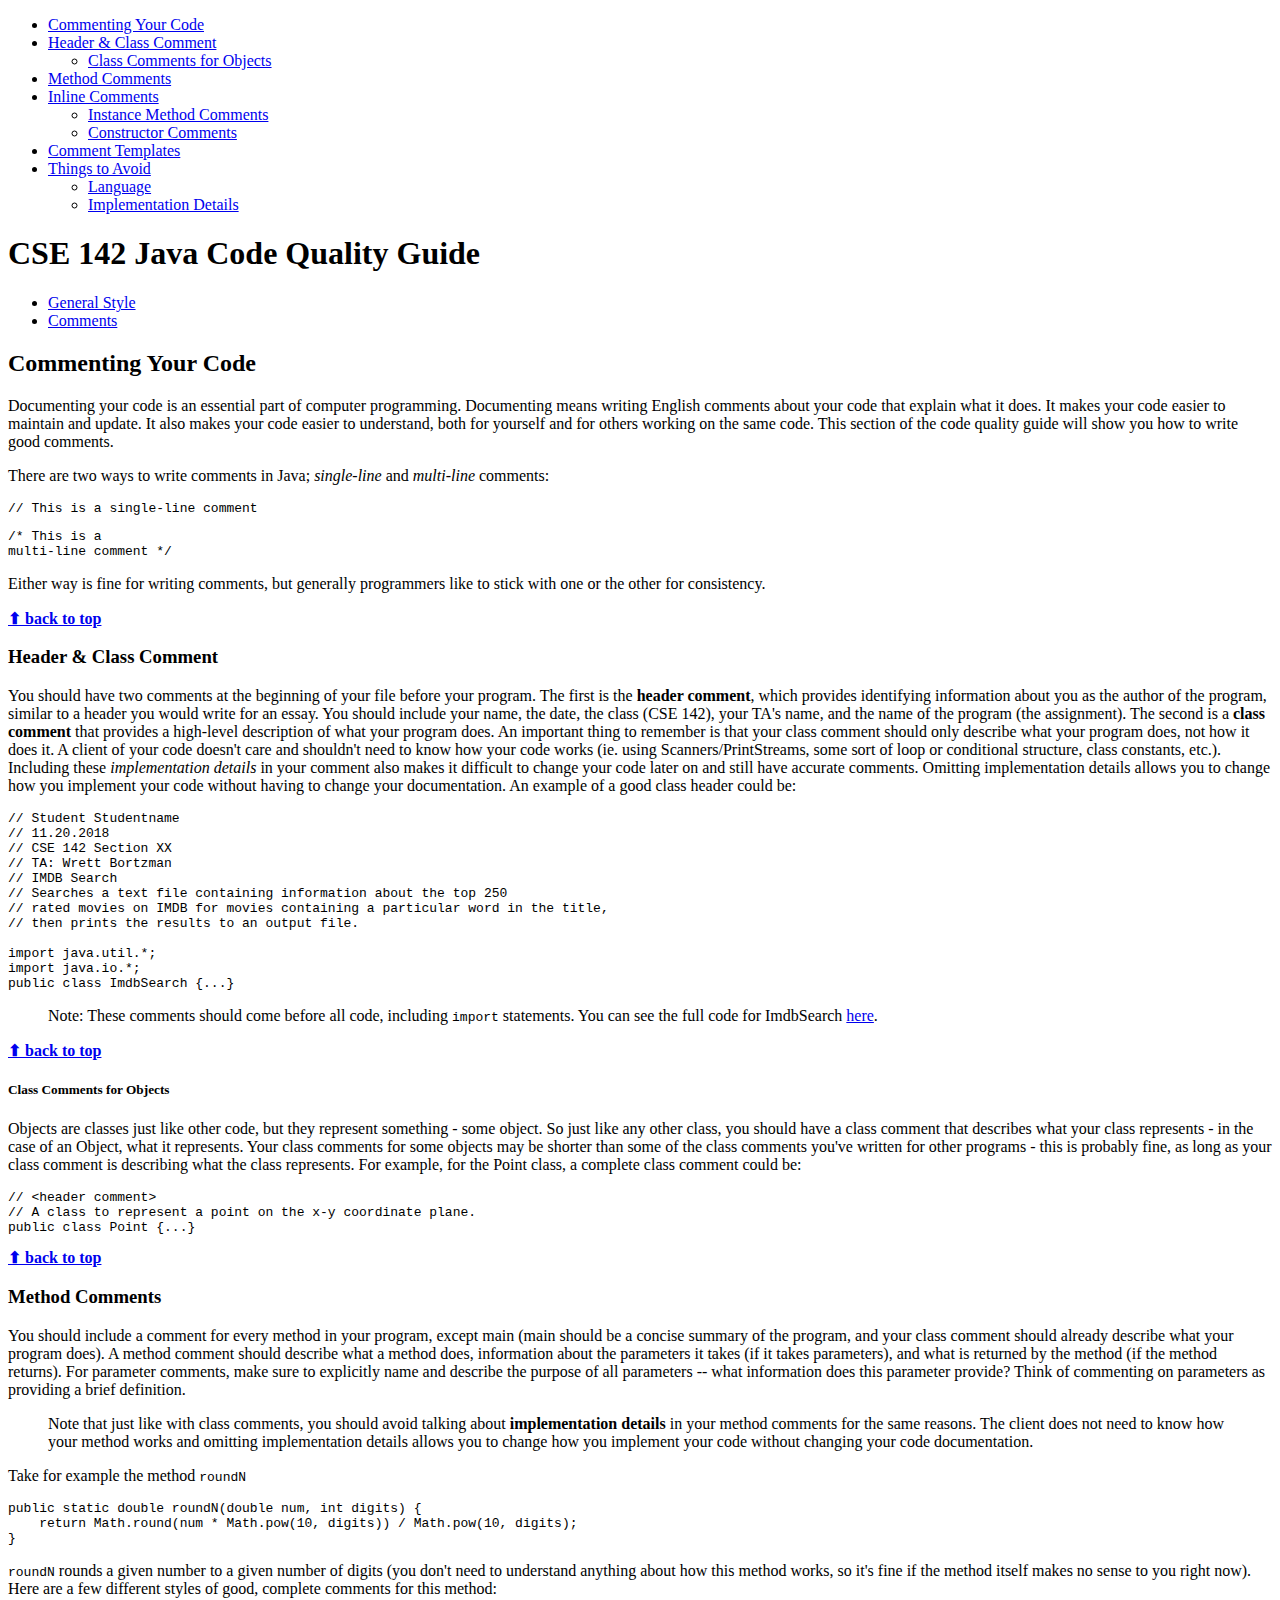
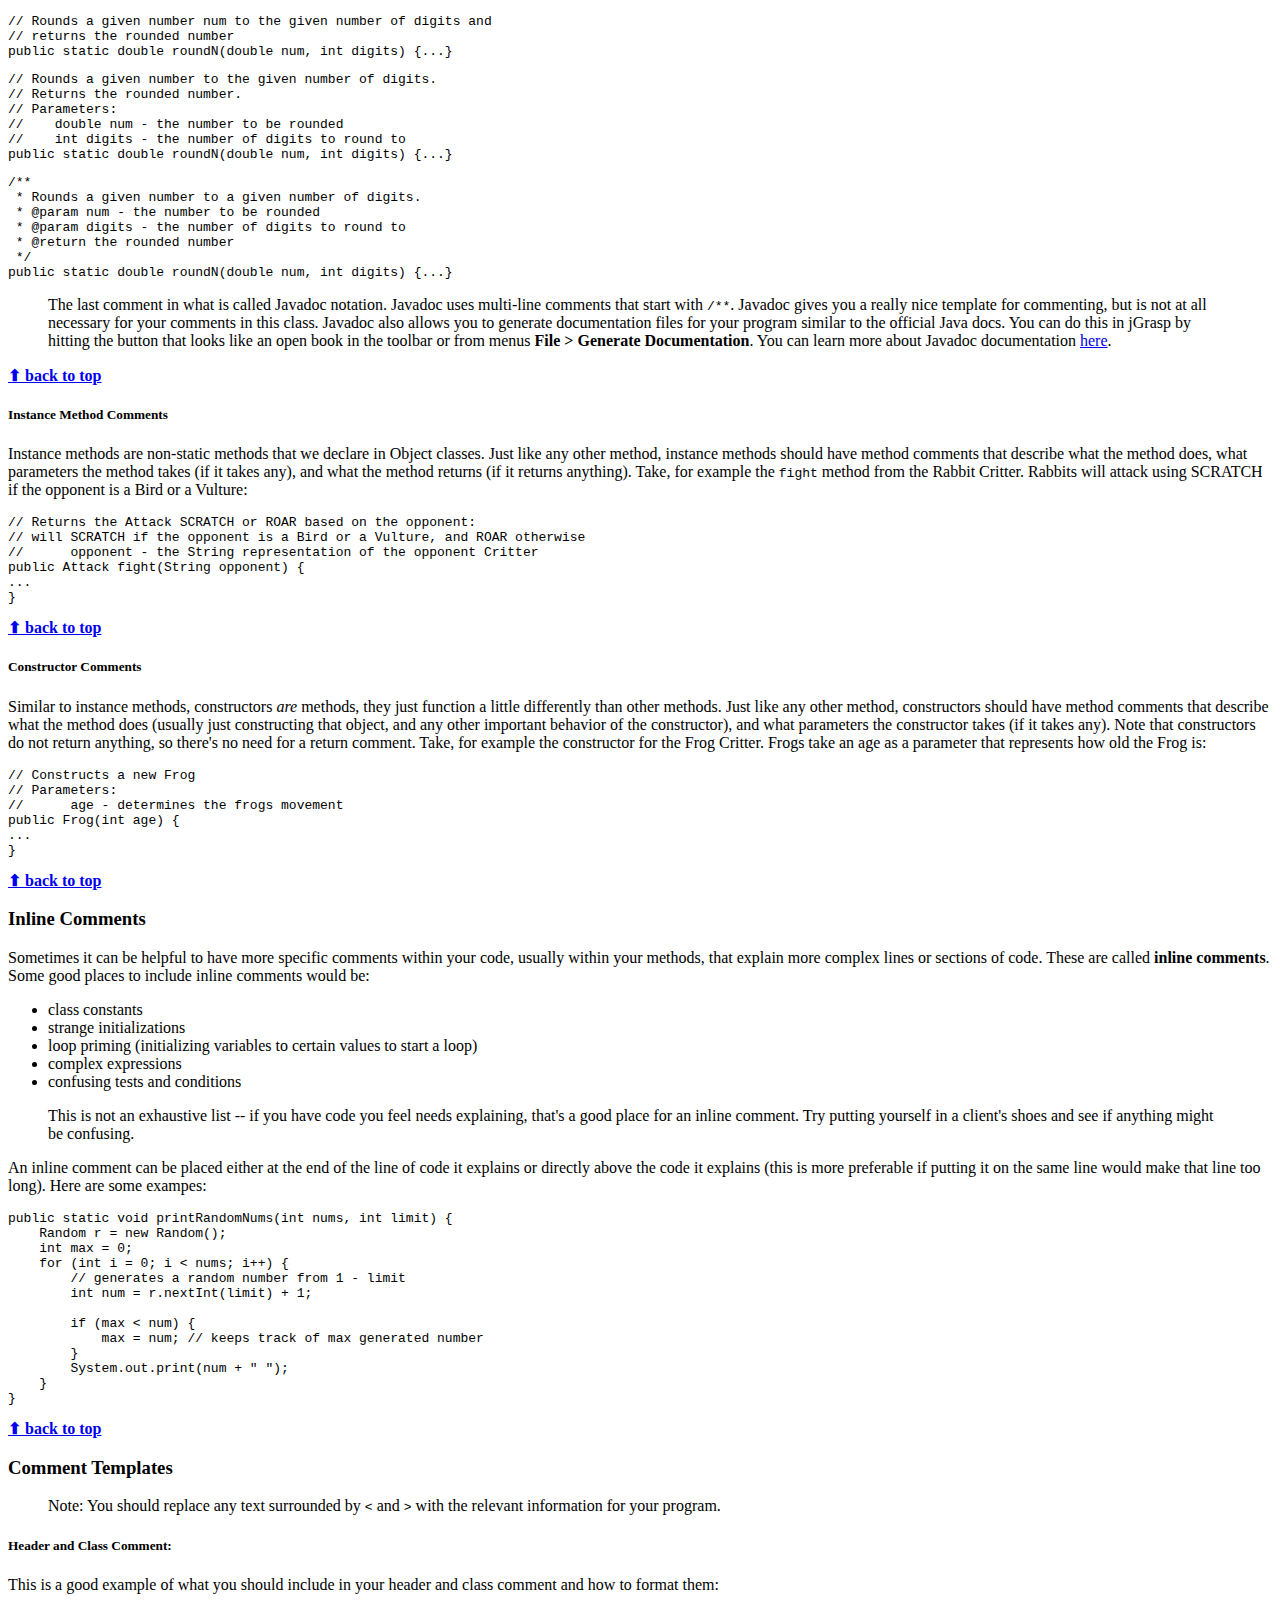
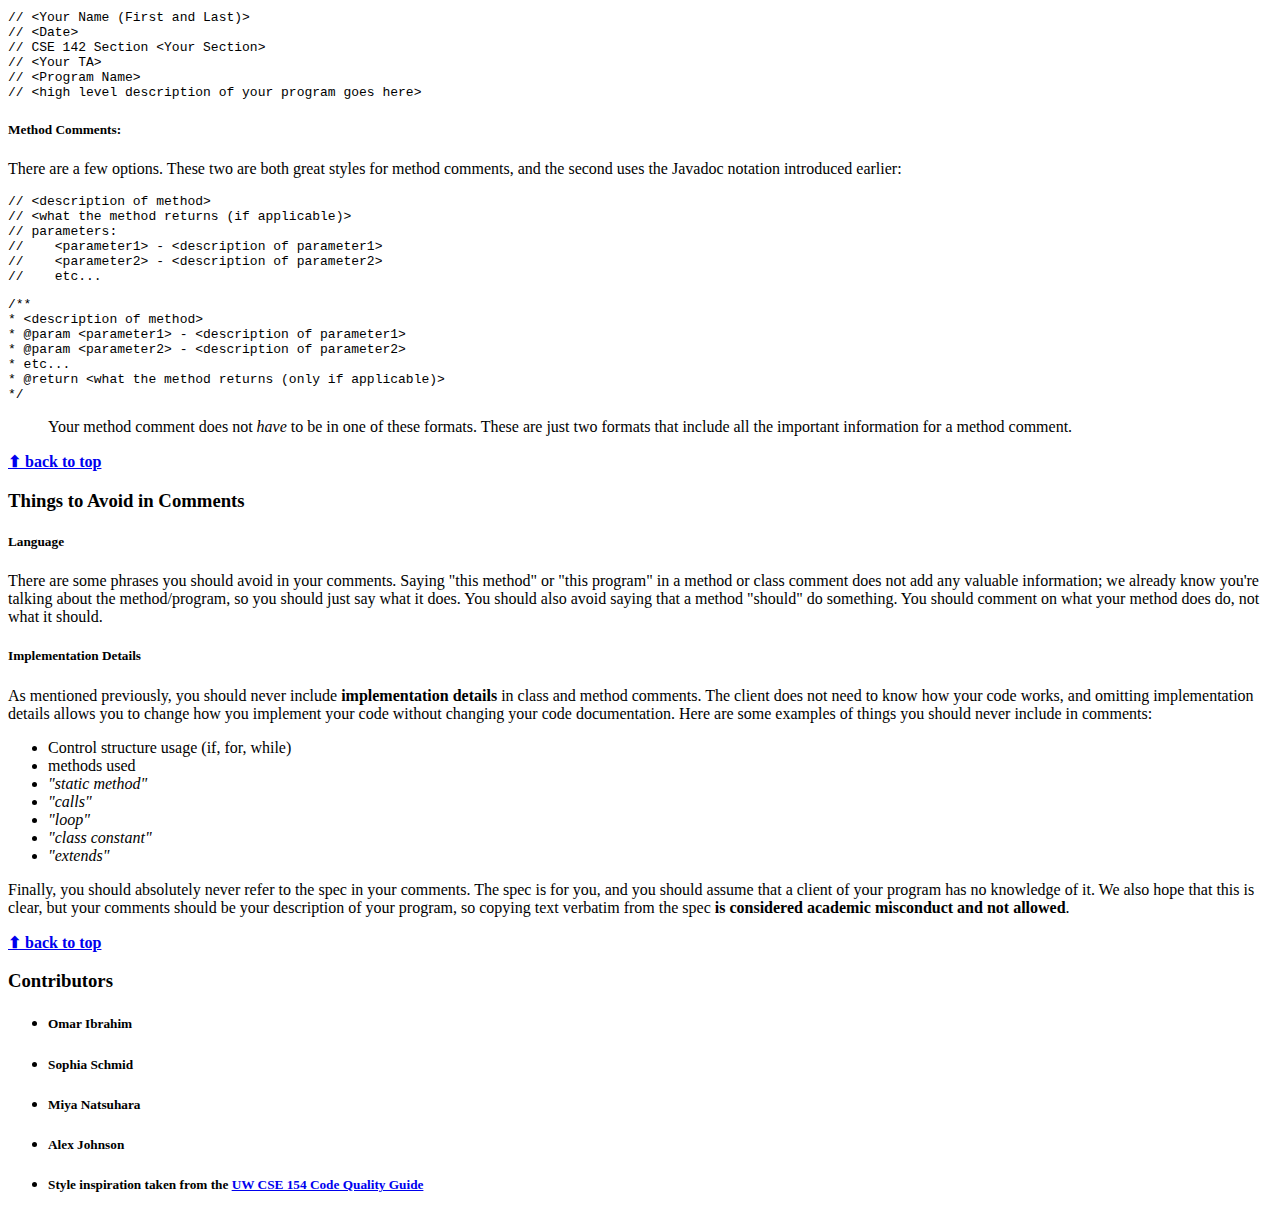
==== commenting/index.html @ 14bf011b "add files" ====
<!DOCTYPE html>
<html>
<head>
    <meta charset="utf-8">
    <meta name="viewport" content="width=device-width, initial-scale=1.0">
    <meta name="author" content="Omar Ibrahim">
    <title>CSE142 Style Guide</title>
    <link rel="stylesheet" type="text/css" href="../../style/style.css" />
</head>
<body id="preview">
    <div class="d-flex">
        <div class="side-bar">
            <ul class="nav-list">
                <li class="nav-list-item"><a href="#Commenting_Your_Code" class="nav-list-link">Commenting Your Code</a></li>
                <li class="nav-list-item">
                    <a href="#Header__Class_Comment" class="nav-list-link">Header &amp; Class Comment</a>
                    <ul class="nav-list">
                        <li class="nav-list-item"><a href="#Class_Comments_for_Objects" class="nav-list-link">Class Comments for Objects</a></li>
                    </ul>
                </li>
                <li class="nav-list-item">
                    <a href="#Method_Comments" class="nav-list-link">Method Comments</a></li>
                <li class="nav-list-item">
                    <a href="#Inline_Comments" class="nav-list-link">Inline Comments</a>
                    <ul class="nav-list">
                        <li class="nav-list-item"><a href="#instance_method_comments" class="nav-list-link">Instance Method Comments</a></li>
                        <li class="nav-list-item"><a href="#constructor_comments" class="nav-list-link">Constructor Comments</a></li>
                    </ul>
                </li>
                <li class="nav-list-item"><a href="#Comment_Templates" class="nav-list-link">Comment Templates</a></li>
                <li class="nav-list-item">
                    <a href="#Things_to_Avoid" class="nav-list-link">Things to Avoid</a>
                    <ul class="nav-list">
                        <li class="nav-list-item"><a href="#language" class="nav-list-link">Language</a></li>
                        <li class="nav-list-item"><a href="#implementation_details" class="nav-list-link">Implementation Details</a></li>
                    </ul>
                </li>
            </ul>
        </div>
    <div class="container">
        <header class="navbar">
            <div class="site-header">
                <h1>CSE 142 Java Code Quality Guide</h1>
            </div>
            <nav class="aux-nav">
                <ul class="aux-nav-list">
                    <li class="aux-nav-list-item"><a class="site-button" href="../">General Style</a></li>
                    <li class="aux-nav-list-item"><a class="active site-button" href="./">Comments</a></li>
                </ul>
            </nav>
        </header>
        <div class="main-content-wrap">
    <h2><a id="Commenting_Your_Code"></a>Commenting Your Code</h2>
    <p>Documenting your code is an essential part of computer programming. Documenting means writing English comments about your code that explain what it does. It makes your code easier to maintain and update. It also makes your code easier to understand, both for yourself and for others working on the same code.  This section of the code quality guide will show you how to write good comments.</p>
    <p>There are two ways to write comments in Java; <em>single-line</em> and <em>multi-line</em> comments:</p>
    <pre class="code-sample"><code class="language-java">// This is a single-line comment</code></pre>
    <pre class="code-sample"><code class="language-java">/* This is a
multi-line comment */</code></pre>
    <p>
        Either way is fine for writing comments, but generally programmers like to stick with one or
        the other for consistency.
    </p>
    <strong><a href="#">⬆ back to top</a></strong>

    <h3><a id="Header__Class_Comment"></a>Header &amp; Class Comment</h3>
    <p>
        You should have two comments at the beginning of your file before your program. The first is the <strong>header comment</strong>, which provides identifying information about you as the author of the program, similar to a header you would write for an essay. You should include your name, the date, the class (CSE 142), your TA's name, and the name of the program (the assignment). The second is a <strong>class comment</strong> that provides a high-level description of what your program does. An important thing to remember is that your class comment should only describe what your program does, not how it does it. A client of your code doesn't care and shouldn't need to know how your code works (ie. using Scanners/PrintStreams, some sort of loop or conditional structure, class constants, etc.). Including these <em>implementation details</em> in your comment also makes it difficult to change your code later on and still have accurate comments. Omitting implementation details allows you to change how you implement your code without having to change your documentation. An example of a good class header could be:
    </p>
    <pre class="code-sample"><code class="language-java">// Student Studentname
// 11.20.2018
// CSE 142 Section XX
// TA: Wrett Bortzman
// IMDB Search
// Searches a text file containing information about the top 250
// rated movies on IMDB for movies containing a particular word in the title,
// then prints the results to an output file.

import java.util.*;
import java.io.*;
public class ImdbSearch {...}</code></pre>
    <blockquote>
        <p>
            Note: These comments should come before all code, including <code class="language-java">import</code> statements. You can see the full code for ImdbSearch <a href="https://courses.cs.washington.edu/courses/cse142/18au/lectures/11-02/programs/ImdbSearch.java">here</a>.
        </p>
    </blockquote>
    <strong><a href="#">⬆ back to top</a></strong>

    <h5><a id="Class_Comments_for_Objects"></a>Class Comments for Objects</h5>
    <p>
        Objects are classes just like other code, but they represent something - some object. So just like any other class, you should have a class comment that describes what your class represents - in the case of an Object, what it represents. Your class comments for some objects may be shorter than some of the class comments you've written for other programs - this is probably fine, as long as your class comment is describing what the class represents. For example, for the Point class, a complete class comment could be:
    </p>
    <pre class="code-sample"><code class="language-java">// &lt;header comment&gt;
// A class to represent a point on the x-y coordinate plane.
public class Point {...}</code></pre>
    <strong><a href="#">⬆ back to top</a></strong>

    <h3><a id="Method_Comments"></a>Method Comments</h3>
    <p>
        You should include a comment for every method in your program, except main (main should be a concise summary of the program, and your class comment should already describe what your program does). A method comment should describe what a method does, information about the parameters it takes (if it takes parameters), and what is returned by the method (if the method returns). For parameter comments, make sure to explicitly name and describe the purpose of all parameters -- what information does this parameter provide? Think of commenting on parameters as providing a brief definition.
    </p>
    <blockquote>
        <p>
            Note that just like with class comments, you should avoid talking about <strong>implementation details</strong> in your method comments for the same reasons. The client does not need to know how your method works and omitting implementation details allows you to change how you implement your code without changing your code documentation.
        </p>
    </blockquote>
    <p>
        Take for example the method <code class="language-java">roundN</code>
    </p>
    <pre class="code-sample"><code class="language-java">public static double roundN(double num, int digits) {
    return Math.round(num * Math.pow(10, digits)) / Math.pow(10, digits);
}</code></pre>
    <p>
        <code class="language-java">roundN</code> rounds a given number to a given number of digits (you don't need to understand anything about how this method works, so it's fine if the method itself makes no sense to you right now). Here are a few different styles of good, complete comments for this method:
    </p>
    <pre class="code-sample"><code class="language-java">// Rounds a given number num to the given number of digits and
// returns the rounded number
public static double roundN(double num, int digits) {...}</code></pre>
    <pre class="code-sample"><code class="language-java">// Rounds a given number to the given number of digits.
// Returns the rounded number.
// Parameters:
//    double num - the number to be rounded
//    int digits - the number of digits to round to
public static double roundN(double num, int digits) {...}</code></pre>
    <pre class="code-sample"><code class="language-java">/**
 * Rounds a given number to a given number of digits.
 * @param num - the number to be rounded
 * @param digits - the number of digits to round to
 * @return the rounded number
 */
public static double roundN(double num, int digits) {...}</code></pre>
    <blockquote>
        <p>
            The last comment in what is called Javadoc notation. Javadoc uses multi-line comments that start with <code>/**</code>. Javadoc gives you a really nice template for commenting, but is not at all necessary for your comments in this class. Javadoc also allows you to generate documentation files for your program similar to the official Java docs. You can do this in jGrasp by hitting the button that looks like an open book in the toolbar or from menus <strong>File &gt; Generate Documentation</strong>. You can learn more about Javadoc documentation <a href="https://www.baeldung.com/javadoc" target="_blank">here</a>.
        </p>
    </blockquote>
    <strong><a href="#">⬆ back to top</a></strong>

    <h5><a id="instance_method_comments"></a>Instance Method Comments</h5>
    <p>
        Instance methods are non-static methods that we declare in Object classes. Just like any other method, instance methods should have method comments that describe what the method does, what parameters the method takes (if it takes any), and what the method returns (if it returns anything). Take, for example the <code>fight</code> method from the Rabbit Critter. Rabbits will attack using SCRATCH if the opponent is a Bird or a Vulture:
    </p>
    <pre class="code-sample"><code class="language-java">// Returns the Attack SCRATCH or ROAR based on the opponent:
// will SCRATCH if the opponent is a Bird or a Vulture, and ROAR otherwise
//      opponent - the String representation of the opponent Critter
public Attack fight(String opponent) { 
...
}</code></pre>
    <strong><a href="#">⬆ back to top</a></strong>

    <h5><a id="constructor_comments"></a>Constructor Comments</h5>
    <p>
        Similar to instance methods, constructors <em>are</em> methods, they just function a little differently than other methods. Just like any other method, constructors should have method comments that describe what the method does (usually just  constructing that object, and any other important behavior of the constructor), and what parameters the constructor takes (if it takes any). Note that constructors do not return anything, so there's no need for a return comment. Take, for example the constructor for the Frog Critter. Frogs take an age as a parameter that represents how old the Frog is:
    </p>
    <pre class="code-sample"><code class="language-java">// Constructs a new Frog
// Parameters:
//      age - determines the frogs movement
public Frog(int age) { 
...
}</code></pre>
    <strong><a href="#">⬆ back to top</a></strong>

    <h3><a id="Inline_Comments"></a>Inline Comments</h3>
    <p>
        Sometimes it can be helpful to have more specific comments within your code, usually within your methods, that explain more complex lines or sections of code. These are called <strong>inline comments</strong>. Some good places to include inline comments would be:
    </p>
    <ul>
        <li>class constants</li>
        <li>strange initializations</li>
        <li>loop priming (initializing variables to certain values to start a loop)</li>
        <li>complex expressions</li>
        <li>confusing tests and conditions</li>
    </ul>
    <blockquote>
        <p>
            This is not an exhaustive list -- if you have code you feel needs explaining, that's a good place for an inline comment. Try putting yourself in a client's shoes and see if anything might be confusing.
        </p>
    </blockquote>
    <p>
        An inline comment can be placed either at the end of the line of code it explains or directly above the code it explains (this is more preferable if putting it on the same line would make that line too long). Here are some exampes:
    </p>
    <pre class="code-sample"><code class="language-java">public static void printRandomNums(int nums, int limit) {
    Random r = new Random();
    int max = 0;
    for (int i = 0; i < nums; i++) {
        // generates a random number from 1 - limit
        int num = r.nextInt(limit) + 1;

        if (max < num) {
            max = num; // keeps track of max generated number
        }
        System.out.print(num + " ");
    }
}</code></pre>
    <strong><a href="#">⬆ back to top</a></strong>

    <h3><a id="Comment_Templates"></a>Comment Templates</h3>
    <blockquote>
        <p>
            Note: You should replace any text surrounded by <code>&lt;</code> and <code>&gt;</code> with the relevant information for your program.
        </p>
    </blockquote>
    <h5><a id="Header_and_Class_Comment"></a>Header and Class Comment:</h5>
    <p>
        This is a good example of what you should include in your header and class comment and how to format them:
    </p>
    <pre class="code-sample"><code class="language-java">// &lt;Your Name (First and Last)&gt;
// &lt;Date&gt;
// CSE 142 Section &lt;Your Section&gt;
// &lt;Your TA&gt;
// &lt;Program Name&gt;
// &lt;high level description of your program goes here&gt;</code></pre>

    <h5><a id="Method_Comments"></a>Method Comments:</h5>
    <p>
        There are a few options. These two are both great styles for method comments, and the second uses the Javadoc notation introduced earlier:
    </p>
    <pre class="code-sample"><code class="language-java">// &lt;description of method&gt;
// &lt;what the method returns (if applicable)&gt;
// parameters:
//    &lt;parameter1&gt; - &lt;description of parameter1&gt;
//    &lt;parameter2&gt; - &lt;description of parameter2&gt;
//    etc...</code></pre>
    <pre class="code-sample"><code class="language-java">/**
* &lt;description of method&gt;
* @param &lt;parameter1&gt; - &lt;description of parameter1&gt;
* @param &lt;parameter2&gt; - &lt;description of parameter2&gt;
* etc...
* @return &lt;what the method returns (only if applicable)&gt;
*/</code></pre>
    <blockquote>
        <p>
            Your method comment does not <em>have</em> to be in one of these formats. These are just two formats that include all the important information for a method comment.
        </p>
    </blockquote>    
    <strong><a href="#">⬆ back to top</a></strong>

    <h3><a id="Things_to_Avoid"></a>Things to Avoid in Comments</h3>
    <h5><a id="Language"></a>Language</h5>
    <p>
        There are some phrases you should avoid in your comments. Saying "this method" or "this program" in a method or class comment does not add any valuable information; we already know you're talking about the method/program, so you should just say what it does. You should also avoid saying that a method "should" do something. You should comment on what your method does do, not what it should.
    </p>

    <h5><a id="Implementation_Details"></a>Implementation Details</h5>
    <p>
        As mentioned previously, you should never include <strong>implementation details</strong> in class and method comments. The client does not need to know how your code works, and omitting implementation details allows you to change how you implement your code without changing your code documentation. Here are some examples of things you should never include in comments:
    </p>
    <ul>
        <li>Control structure usage (if, for, while)</li>
        <li>methods used</li>
        <li><em>"static method"</em></li>
        <li><em>"calls"</em></li>
        <li><em>"loop"</em></li>
        <li><em>"class constant"</em></li>
        <li><em>"extends"</em></li>
    </ul>
    <p>
        Finally, you should absolutely never refer to the spec in your comments. The spec is for you, and you should assume that a client of your program has no knowledge of it. We also hope that this is clear, but your comments should be your description of your program, so copying text verbatim from the spec <strong>is considered academic misconduct and not allowed</strong>.
    </p>
    <strong><a href="#">⬆ back to top</a></strong>

    <h3>Contributors</h3>
    <ul id="contributors">
        <li><h5>Omar Ibrahim</h5></li>
        <li><h5>Sophia Schmid<h5></li>
        <li><h5>Miya Natsuhara<h5></li>
        <li><h5>Alex Johnson<h5></li>
        <li><h5>Style inspiration taken from the <a href="https://courses.cs.washington.edu/courses/cse154/codequalityguide/">UW CSE 154 Code Quality Guide</a></h5></li>
    </ul>
</div>
</div>
</div>
</body>
</html>
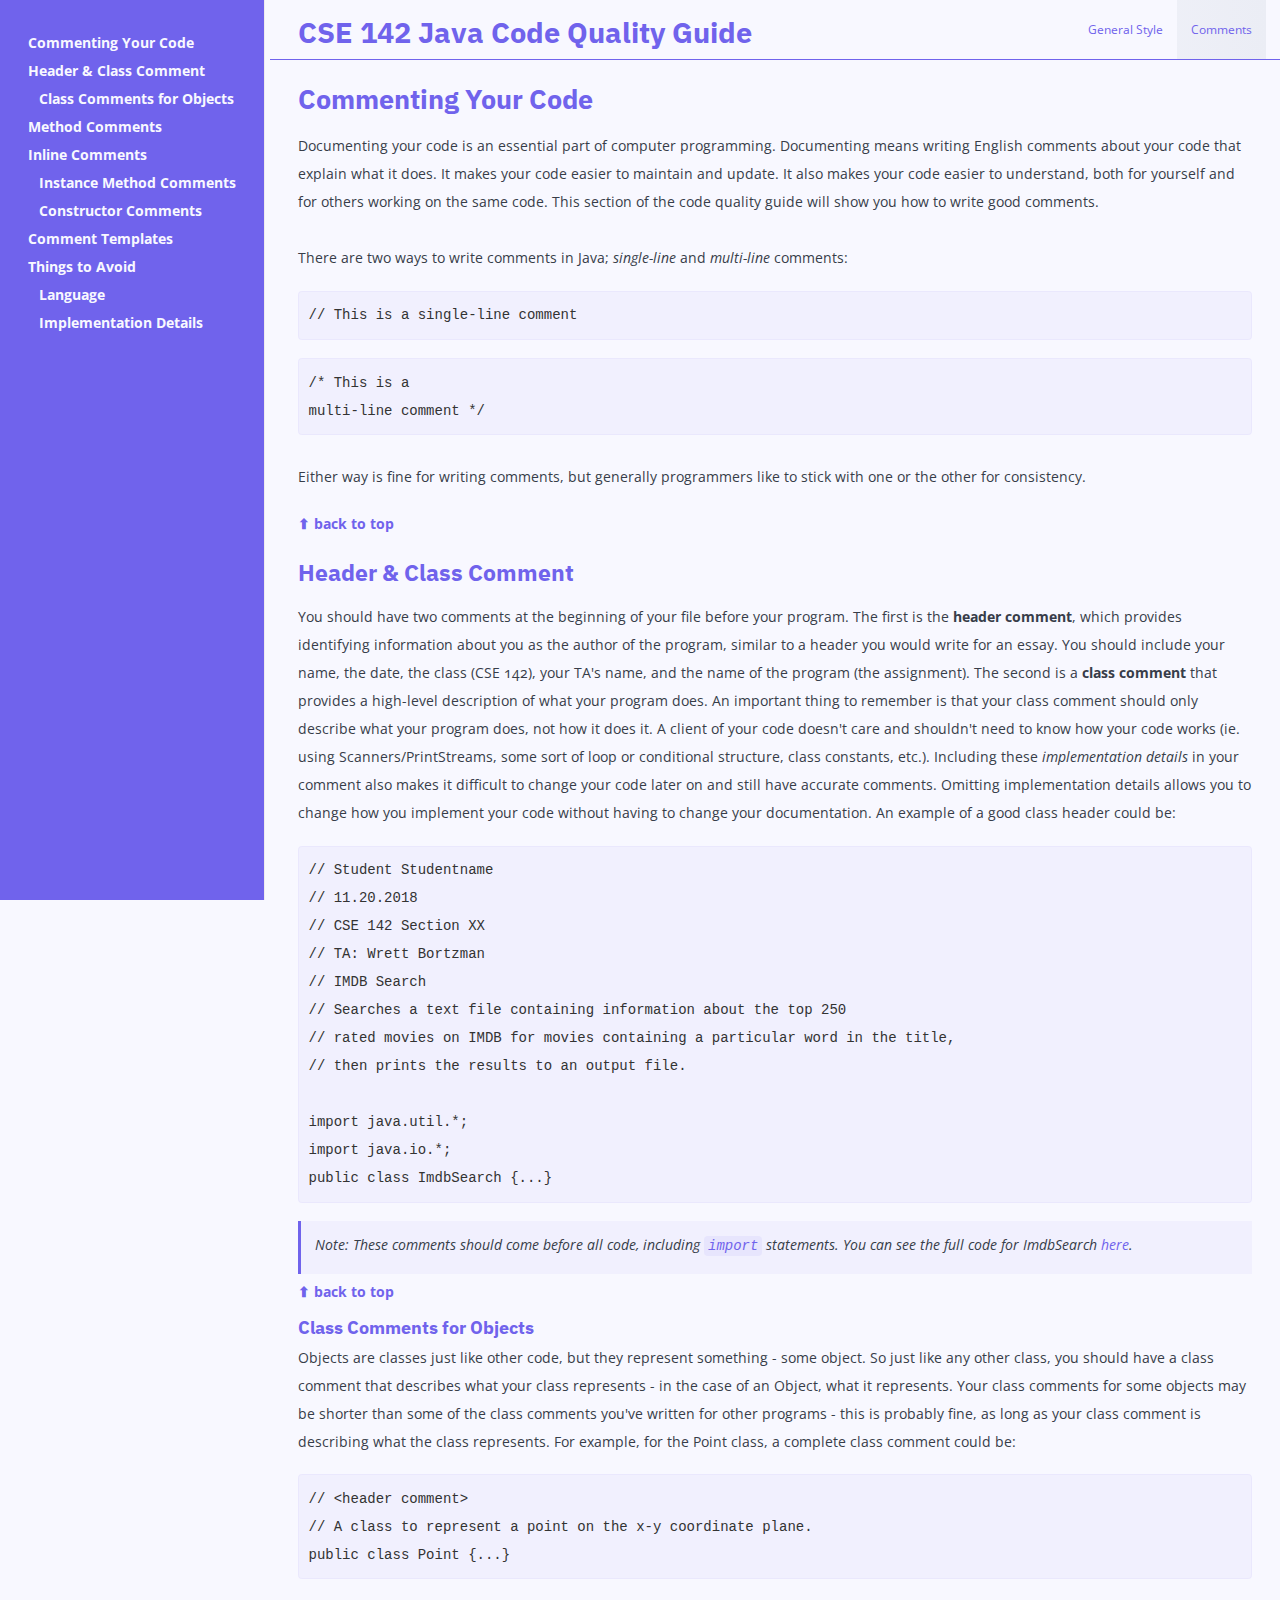
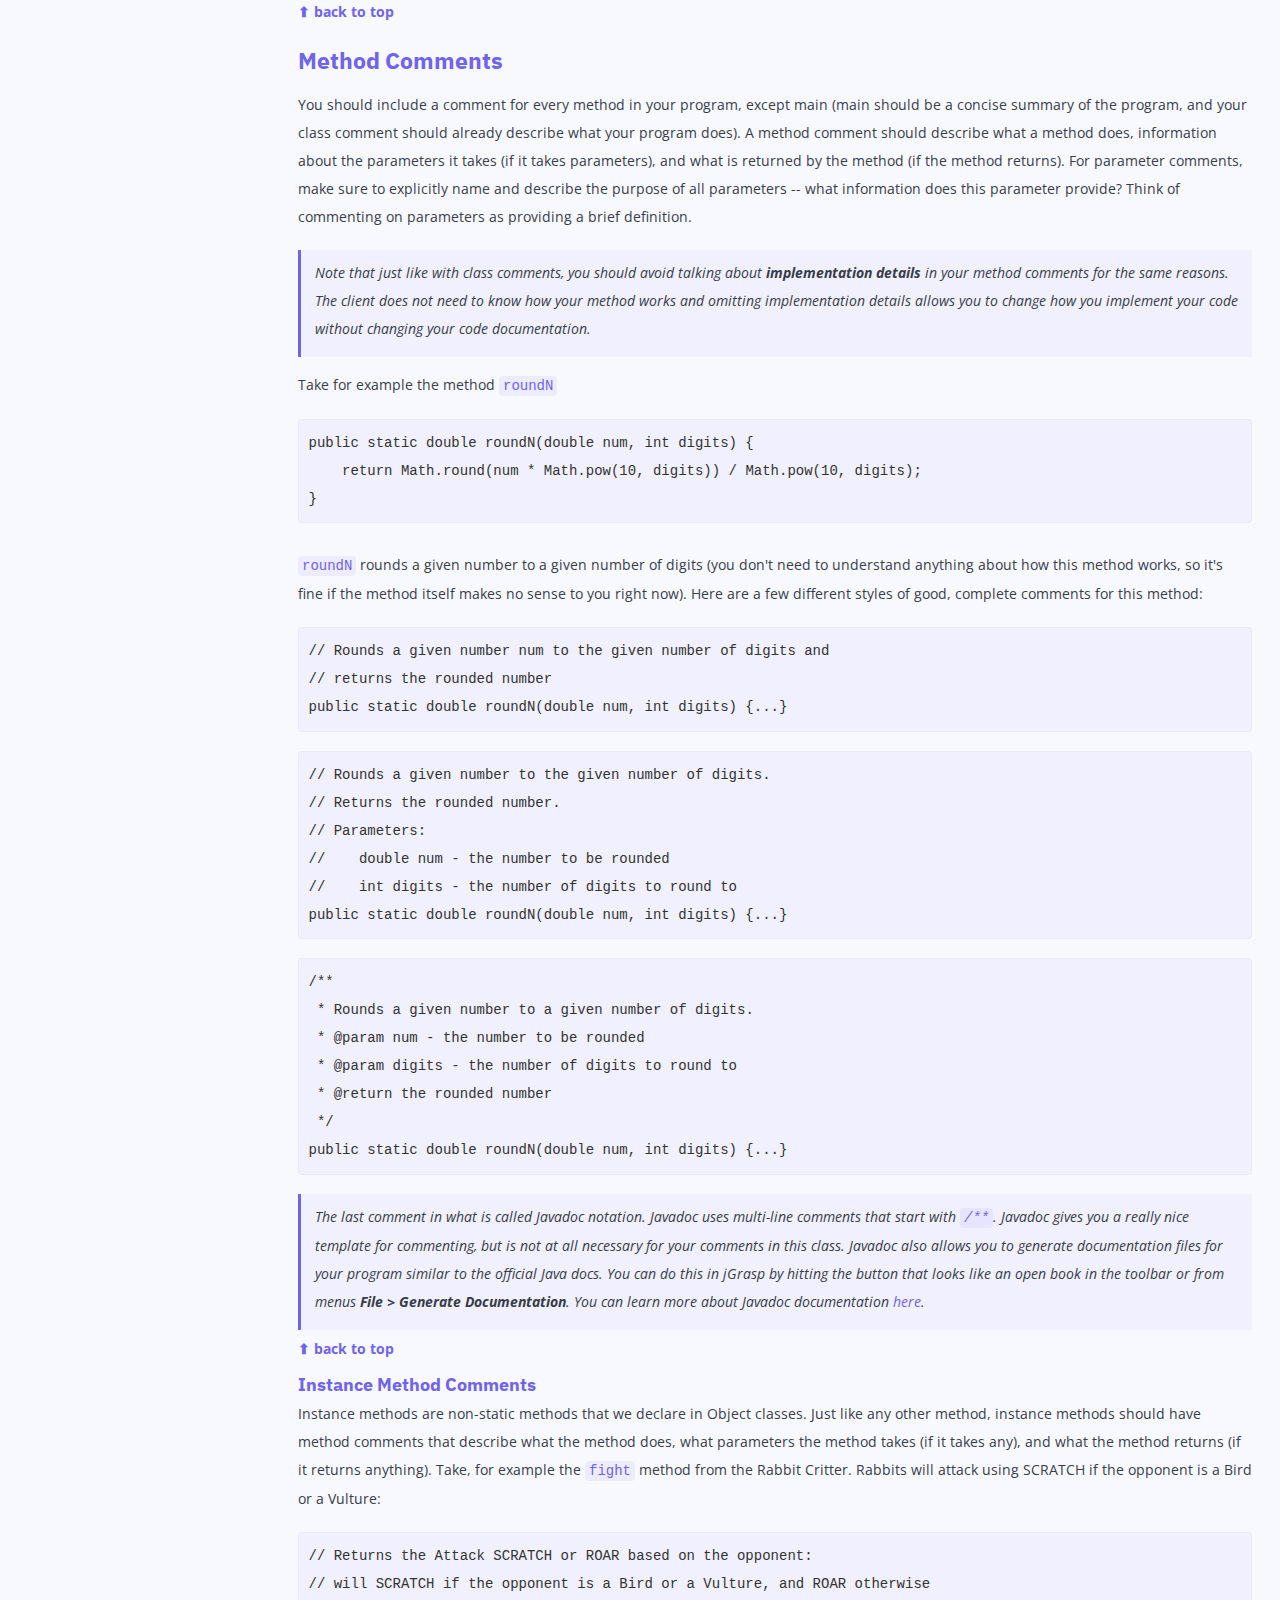
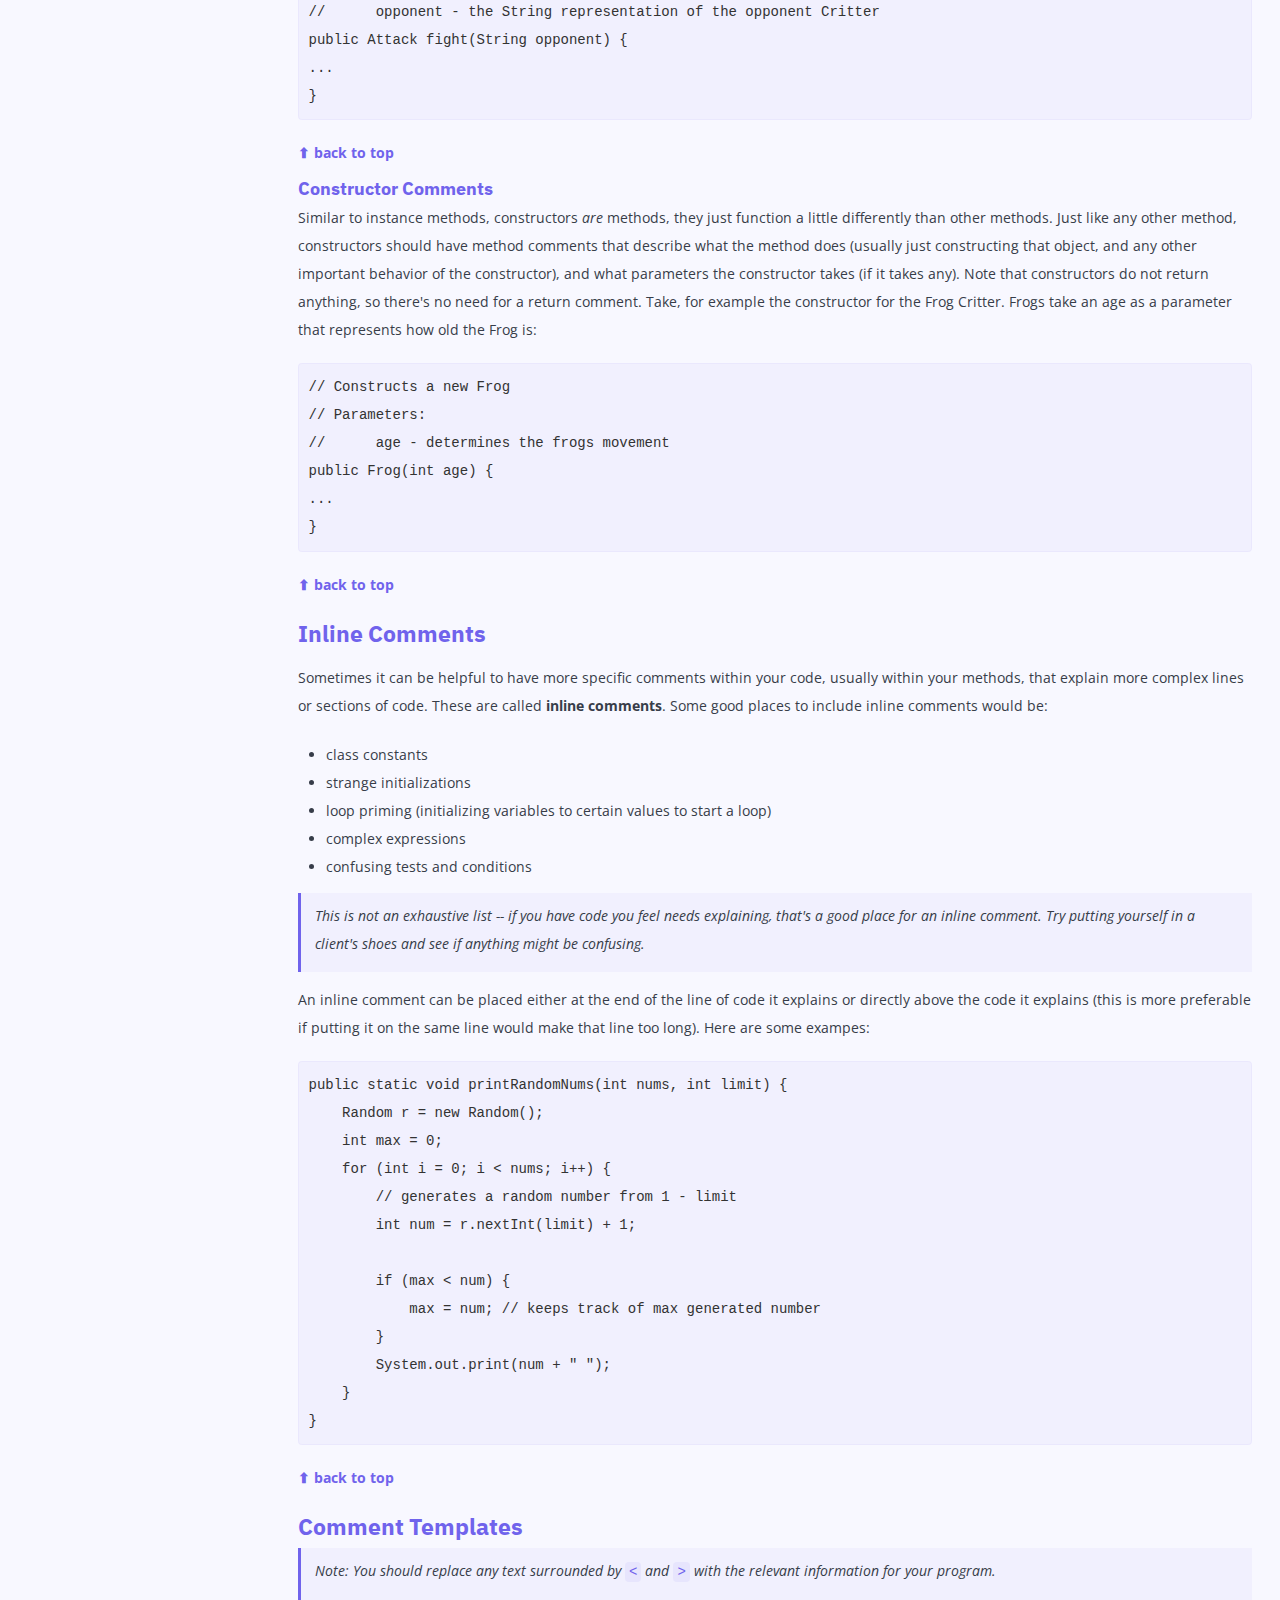
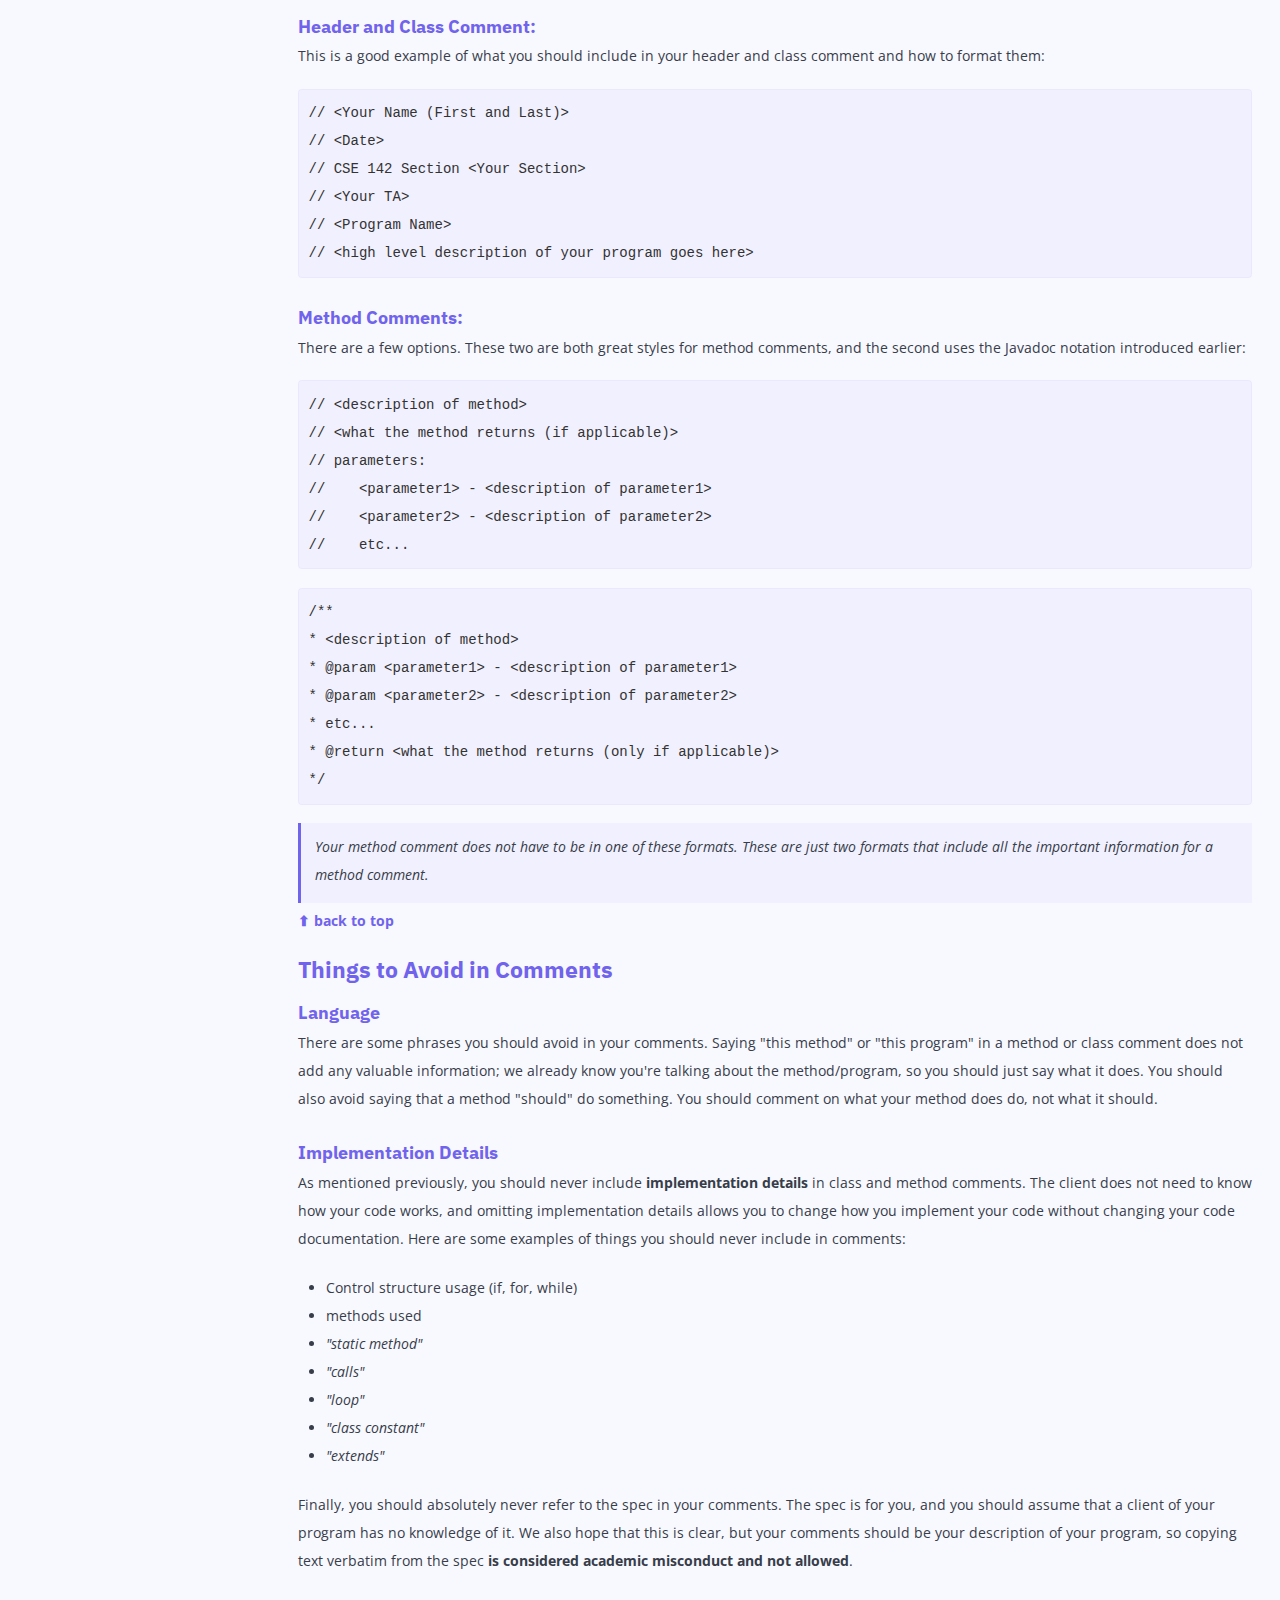
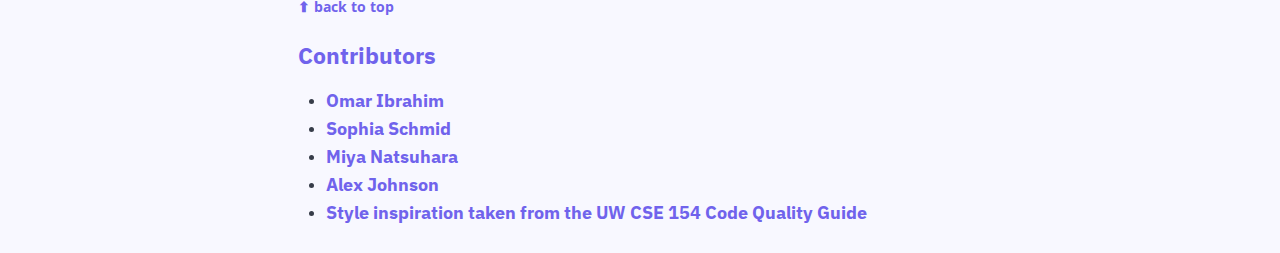
==== commit 271bc4a0: "update css link" ====
--- a/commenting/index.html
+++ b/commenting/index.html
@@ -5,7 +5,7 @@
     <meta name="viewport" content="width=device-width, initial-scale=1.0">
     <meta name="author" content="Omar Ibrahim">
     <title>CSE142 Style Guide</title>
-    <link rel="stylesheet" type="text/css" href="../../style/style.css" />
+    <link rel="stylesheet" type="text/css" href="../css/style.css" />
 </head>
 <body id="preview">
     <div class="d-flex">
--- a/css/style.css
+++ b/css/style.css
@@ -0,0 +1,1162 @@
+/*
+    colors:
+    light purple: rgba(112,99,236, 0.05)
+    green: rgb(209, 255, 211)
+    red: rgb(255, 209, 209)
+    yellow: rgb(253, 255, 201)
+*/
+@charset "UTF-8";
+@import url('https://fonts.googleapis.com/css?family=IBM+Plex+Sans:700|Open+Sans&display=swap');
+
+header {
+    display: flex;
+    justify-content: space-between;
+    height: 60px;
+}
+
+/* nav {
+    padding-top: .5rem;
+    margin-right: 1rem;
+    float: right;
+} */
+
+.site-header {
+    padding-left: 2rem;
+}
+/* header a {
+    /* color: ghostwhite; 
+    margin-left: 15px;
+    margin-right: 15px;
+    font-size: 16px;
+    margin-bottom: 10px;
+} */
+
+nav {
+    display: inline-block;
+}
+
+.container {
+    /* padding: 2%; */
+    /* max-width: 1024px; */
+    /* margin: 0 auto; */
+    margin-left: 270px;
+}
+
+#header {
+    text-align: left;
+}
+
+code{
+    /*color:#c7254e;*/
+    color: #7063EC;
+    /*background-color:#f9f2f4;*/
+    background-color: rgba(112,99,236, 0.075);
+    border-radius:4px
+}
+body {
+    font-family: 'Open Sans', sans-serif;
+    background-color: ghostwhite;
+}
+ul {
+    padding-inline-start: 1em;
+}
+#contributors {
+    margin-top: 0;
+}
+
+:target::before {
+    content: "";
+    display: block;
+    height: 4.2em; /* fixed header height */
+    margin-top: -3.8em; /* negative fixed header height */
+    visibility: hidden;
+}
+
+.bad-code {
+    background: rgba(255, 209, 209, 0.4)
+}
+
+.good-code {
+    background: rgba(209, 255, 211, 0.4)
+}
+
+.okay-code {
+    background: rgba(253, 255, 201, 0.4)
+}
+
+strong small {
+    font-family: 'IBM Plex Sans',sans-serif;
+    color: #7063EC;
+    font-size: 100%;
+    font-weight: bold;
+}
+
+.side-bar {
+    display: flex;
+    min-width: 264px;
+    width: auto;
+    flex-wrap: nowrap;
+    position: fixed;
+    height: 100%;
+    border-right: 1px solid #eeebee;
+    background-color: #7063EC;
+    padding-top: 2rem;
+}
+
+.nav-list {
+    padding: 0;
+    margin-top: 0;
+    margin-bottom: 0;
+    list-style: none;
+    width: 100%;
+}
+
+.nav-list .nav-list-item > .nav-list {
+    padding-left: 0.75rem;
+    list-style: none;
+}
+
+.nav-list-item {
+    color: ghostwhite;
+    font-weight: bold;
+    margin: 0;
+}
+
+.nav-list-link {
+    display: block;
+    padding-top: 0.25rem;
+    padding-bottom: 0.25rem;
+
+    padding-right: 3rem;
+    padding-left: 1rem;
+    min-height: 2rem;
+    line-height: 1.5rem;
+    padding-right: 2rem;
+    padding-left: 2rem;
+
+    color: ghostwhite;
+}
+
+.nav-list .nav-list-item .nav-list-link:hover, .nav-list .nav-list-item .nav-list-link.active {
+    background-color: ghostwhite;
+}
+
+.aux-nav {
+    height: 100%;
+    overflow-x: auto;
+    font-size: 12px !important;
+    padding-right: 1rem;
+}
+
+.aux-nav .aux-nav-list {
+    display: flex;
+    height: 100%;
+    padding: 0;
+    margin: 0;
+    list-style: none;
+}
+
+.aux-nav .aux-nav-list-item {
+    display: inline-block;
+    height: 100%;
+    padding: 0;
+    margin: 0;
+}
+
+.site-button {
+    display: flex;
+    height: 100%;
+    padding: 1rem;
+    align-items: center;
+}
+
+.site-button:hover, .site-button.active {
+    background-image: linear-gradient(-90deg, #ebedf5 0%, rgba(235, 237, 245, 0.8) 100%);
+}
+
+.d-flex {
+    display: flex;
+}
+
+.main-content-wrap {
+    padding: 0.5rem 2rem 2rem 2rem;
+}
+
+code,kbd{padding:2px 4px}
+kbd{color:#fff;background-color:#333;border-radius:3px;box-shadow:inset 0 -1px 0 rgba(0,0,0,.25)}
+kbd kbd{padding:0;font-size:100%;box-shadow:none}
+pre{display:block;margin:0 0 10px;word-break:break-all;word-wrap:break-word;color:#333;background-color:#f5f5f5;border:1px solid #ccc;border-radius:4px}
+pre code{padding:0;font-size:inherit;color:inherit;white-space:pre-wrap;background-color:transparent;border-radius:0}
+.pre-scrollable{max-height:340px;overflow-y:scroll}table{background-color:transparent}th{text-align:left}
+.table{width:100%;max-width:100%;margin-bottom:20px}
+.table>thead>tr>th{padding:8px;line-height:1.4285714;border-top:1px solid #ddd}
+.table>thead>tr>td,.table>tbody>tr>th,.table>tbody>tr>td,.table>tfoot>tr>th,.table>tfoot>tr>td{padding:8px;line-height:1.4285714;vertical-align:top;border-top:1px solid #ddd}
+.table>thead>tr>th{vertical-align:bottom;border-bottom:2px solid #ddd}
+.table>caption+thead>tr:first-child>th,.table>caption+thead>tr:first-child>td,.table>colgroup+thead>tr:first-child>th,.table>colgroup+thead>tr:first-child>td,.table>thead:first-child>tr:first-child>th,.table>thead:first-child>tr:first-child>td{border-top:0}
+.table>tbody+tbody{border-top:2px solid #ddd}
+.table .table{background-color:#fff}
+.table-condensed>thead>tr>th,.table-condensed>thead>tr>td,.table-condensed>tbody>tr>th,.table-condensed>tbody>tr>td,.table-condensed>tfoot>tr>th,.table-condensed>tfoot>tr>td{padding:5px}
+.table-bordered,.table-bordered>thead>tr>th,.table-bordered>thead>tr>td,.table-bordered>tbody>tr>th,.table-bordered>tbody>tr>td,.table-bordered>tfoot>tr>th,.table-bordered>tfoot>tr>td{border:1px solid #ddd}
+.table-bordered>thead>tr>th,.table-bordered>thead>tr>td{border-bottom-width:2px}
+.table-hover>tbody>tr:hover>td,.table-hover>tbody>tr:hover>th{background-color:#f5f5f5}
+table col[class*="col-"]{position:static;float:none;display:table-column}
+table td[class*="col-"],table th[class*="col-"]{position:static;float:none;display:table-cell}
+.table>thead>tr>td.active,.table>thead>tr>th.active,.table>thead>tr.active>td,.table>thead>tr.active>th,.table>tbody>tr>td.active,.table>tbody>tr>th.active,.table>tbody>tr.active>td,.table>tbody>tr.active>th,.table>tfoot>tr>td.active,.table>tfoot>tr>th.active,.table>tfoot>tr.active>td,.table>tfoot>tr.active>th{background-color:#f5f5f5}
+.table-hover>tbody>tr>td.active:hover,.table-hover>tbody>tr>th.active:hover,.table-hover>tbody>tr.active:hover>td,.table-hover>tbody>tr:hover>.active,.table-hover>tbody>tr.active:hover>th{background-color:#e8e8e8}
+.table>thead>tr>td.success,.table>thead>tr>th.success,.table>thead>tr.success>td,.table>thead>tr.success>th,.table>tbody>tr>td.success,.table>tbody>tr>th.success,.table>tbody>tr.success>td,.table>tbody>tr.success>th,.table>tfoot>tr>td.success,.table>tfoot>tr>th.success,.table>tfoot>tr.success>td,.table>tfoot>tr.success>th{background-color:#dff0d8}
+.table-hover>tbody>tr>td.success:hover,.table-hover>tbody>tr>th.success:hover,.table-hover>tbody>tr.success:hover>td,.table-hover>tbody>tr:hover>.success,.table-hover>tbody>tr.success:hover>th{background-color:#d0e9c6}
+.table>thead>tr>td.info,.table>thead>tr>th.info,.table>thead>tr.info>td,.table>thead>tr.info>th,.table>tbody>tr>td.info,.table>tbody>tr>th.info,.table>tbody>tr.info>td,.table>tbody>tr.info>th,.table>tfoot>tr>td.info,.table>tfoot>tr>th.info,.table>tfoot>tr.info>td,.table>tfoot>tr.info>th{background-color:#d9edf7}
+.table-hover>tbody>tr>td.info:hover,.table-hover>tbody>tr>th.info:hover,.table-hover>tbody>tr.info:hover>td,.table-hover>tbody>tr:hover>.info,.table-hover>tbody>tr.info:hover>th{background-color:#c4e3f3}
+.table>thead>tr>td.warning,.table>thead>tr>th.warning,.table>thead>tr.warning>td,.table>thead>tr.warning>th,.table>tbody>tr>td.warning,.table>tbody>tr>th.warning,.table>tbody>tr.warning>td,.table>tbody>tr.warning>th,.table>tfoot>tr>td.warning,.table>tfoot>tr>th.warning,.table>tfoot>tr.warning>td,.table>tfoot>tr.warning>th{background-color:#fcf8e3}
+.table-hover>tbody>tr>td.warning:hover,.table-hover>tbody>tr>th.warning:hover,.table-hover>tbody>tr.warning:hover>td,.table-hover>tbody>tr:hover>.warning,.table-hover>tbody>tr.warning:hover>th{background-color:#faf2cc}
+.table>thead>tr>td.danger,.table>thead>tr>th.danger,.table>thead>tr.danger>td,.table>thead>tr.danger>th,.table>tbody>tr>td.danger,.table>tbody>tr>th.danger,.table>tbody>tr.danger>td,.table>tbody>tr.danger>th,.table>tfoot>tr>td.danger,.table>tfoot>tr>th.danger,.table>tfoot>tr.danger>td,.table>tfoot>tr.danger>th{background-color:#f2dede}
+.table-hover>tbody>tr>td.danger:hover,.table-hover>tbody>tr>th.danger:hover,.table-hover>tbody>tr.danger:hover>td,.table-hover>tbody>tr:hover>.danger,.table-hover>tbody>tr.danger:hover>th{background-color:#ebcccc}
+fieldset{border:0;min-width:0}
+legend{display:block;width:100%;margin-bottom:20px;font-size:21px;line-height:inherit;color:#333;border-bottom:1px solid #e5e5e5}
+label{display:inline-block;max-width:100%;margin-bottom:5px;font-weight:700}
+input[type="radio"],input[type="checkbox"]{margin:4px 0 0;margin-top:1px \9;line-height:normal}
+input[type="file"]{display:block}
+input[type="range"]{display:block;width:100%}
+select[multiple],select[size]{height:auto}
+input[type="file"]:focus,input[type="radio"]:focus,input[type="checkbox"]:focus{outline:thin dotted;outline:5px auto -webkit-focus-ring-color;outline-offset:-2px}
+output{padding-top:7px}
+output,.form-control{display:block;font-size:14px;line-height:1.4285714;color:#555}
+.form-control{width:100%;height:34px;padding:6px 12px;background-color:#fff;background-image:none;border:1px solid #ccc;border-radius:4px;box-shadow:inset 0 1px 1px rgba(0,0,0,.075);-webkit-transition:border-color ease-in-out .15s,box-shadow ease-in-out .15s;transition:border-color ease-in-out .15s,box-shadow ease-in-out .15s}
+.form-control:focus{border-color:#66afe9;outline:0;box-shadow:inset 0 1px 1px rgba(0,0,0,.075),0 0 8px rgba(102,175,233,.6)}
+.form-control::-moz-placeholder{color:#777;opacity:1}
+.form-control:-ms-input-placeholder{color:#777}
+.form-control::-webkit-input-placeholder{color:#777}
+.form-control[disabled],.form-control[readonly],fieldset[disabled] .form-control{cursor:not-allowed;background-color:#eee;opacity:1}
+textarea.form-control{height:auto}
+input[type="date"],input[type="time"],input[type="datetime-local"],input[type="month"]{line-height:34px;line-height:1.4285714 \0}
+input[type="date"].input-sm,.form-horizontal .form-group-sm input[type="date"].form-control,.input-group-sm>input[type="date"].form-control,.input-group-sm>input[type="date"].input-group-addon,.input-group-sm>.input-group-btn>input[type="date"].btn,input[type="time"].input-sm,.form-horizontal .form-group-sm input[type="time"].form-control,.input-group-sm>input[type="time"].form-control,.input-group-sm>input[type="time"].input-group-addon,.input-group-sm>.input-group-btn>input[type="time"].btn,input[type="datetime-local"].input-sm,.form-horizontal .form-group-sm input[type="datetime-local"].form-control,.input-group-sm>input[type="datetime-local"].form-control,.input-group-sm>input[type="datetime-local"].input-group-addon,.input-group-sm>.input-group-btn>input[type="datetime-local"].btn,input[type="month"].input-sm,.form-horizontal .form-group-sm input[type="month"].form-control,.input-group-sm>input[type="month"].form-control,.input-group-sm>input[type="month"].input-group-addon,.input-group-sm>.input-group-btn>input[type="month"].btn{line-height:30px}
+input[type="date"].input-lg,.form-horizontal .form-group-lg input[type="date"].form-control,.input-group-lg>input[type="date"].form-control,.input-group-lg>input[type="date"].input-group-addon,.input-group-lg>.input-group-btn>input[type="date"].btn,input[type="time"].input-lg,.form-horizontal .form-group-lg input[type="time"].form-control,.input-group-lg>input[type="time"].form-control,.input-group-lg>input[type="time"].input-group-addon,.input-group-lg>.input-group-btn>input[type="time"].btn,input[type="datetime-local"].input-lg,.form-horizontal .form-group-lg input[type="datetime-local"].form-control,.input-group-lg>input[type="datetime-local"].form-control,.input-group-lg>input[type="datetime-local"].input-group-addon,.input-group-lg>.input-group-btn>input[type="datetime-local"].btn,input[type="month"].input-lg,.form-horizontal .form-group-lg input[type="month"].form-control,.input-group-lg>input[type="month"].form-control,.input-group-lg>input[type="month"].input-group-addon,.input-group-lg>.input-group-btn>input[type="month"].btn{line-height:46px}
+.form-group{margin-bottom:15px}.radio,.checkbox{position:relative;display:block;min-height:20px;margin-top:10px;margin-bottom:10px}
+.radio label,.checkbox label{padding-left:20px;margin-bottom:0;font-weight:400;cursor:pointer}
+.radio input[type="radio"],.radio-inline input[type="radio"],.checkbox input[type="checkbox"],.checkbox-inline input[type="checkbox"]{position:absolute;margin-left:-20px;margin-top:4px \9}
+.radio+.radio,.checkbox+.checkbox{margin-top:-5px}
+.radio-inline,.checkbox-inline{display:inline-block;padding-left:20px;margin-bottom:0;vertical-align:middle;font-weight:400;cursor:pointer}
+.radio-inline+.radio-inline,.checkbox-inline+.checkbox-inline{margin-top:0;margin-left:10px}input[type="radio"][disabled],input[type="radio"].disabled,fieldset[disabled] input[type="radio"],input[type="checkbox"][disabled],input[type="checkbox"].disabled,fieldset[disabled] input[type="checkbox"],.radio-inline.disabled,fieldset[disabled] .radio-inline,.checkbox-inline.disabled,fieldset[disabled] .checkbox-inline,.radio.disabled label,fieldset[disabled] .radio label,.checkbox.disabled label,fieldset[disabled] .checkbox label{cursor:not-allowed}
+.form-control-static{padding-top:7px;padding-bottom:7px;margin-bottom:0}
+.form-control-static.input-lg,.form-horizontal .form-group-lg .form-control-static.form-control,.input-group-lg>.form-control-static.form-control,.input-group-lg>.form-control-static.input-group-addon,.input-group-lg>.input-group-btn>.form-control-static.btn,.form-control-static.input-sm,.form-horizontal .form-group-sm .form-control-static.form-control,.input-group-sm>.form-control-static.form-control,.input-group-sm>.form-control-static.input-group-addon,.input-group-sm>.input-group-btn>.form-control-static.btn{padding-left:0;padding-right:0}
+.input-sm,.form-horizontal .form-group-sm .form-control,.input-group-sm>.form-control{height:30px;padding:5px 10px;font-size:12px;line-height:1.5;border-radius:3px}
+.input-group-sm>.input-group-addon{height:30px;line-height:1.5}
+.input-group-sm>.input-group-btn>.btn{height:30px;padding:5px 10px;font-size:12px;line-height:1.5;border-radius:3px}
+select.input-sm,.form-horizontal .form-group-sm select.form-control,.input-group-sm>select.form-control,.input-group-sm>select.input-group-addon,.input-group-sm>.input-group-btn>select.btn{height:30px;line-height:30px}
+textarea.input-sm,.form-horizontal .form-group-sm textarea.form-control,.input-group-sm>textarea.form-control,.input-group-sm>textarea.input-group-addon,.input-group-sm>.input-group-btn>textarea.btn,select[multiple].input-sm,.form-horizontal .form-group-sm select[multiple].form-control,.input-group-sm>select[multiple].form-control,.input-group-sm>select[multiple].input-group-addon,.input-group-sm>.input-group-btn>select[multiple].btn{height:auto}
+.input-lg,.form-horizontal .form-group-lg .form-control,.input-group-lg>.form-control{height:46px;padding:10px 16px;font-size:18px;line-height:1.33;border-radius:6px}
+.input-group-lg>.input-group-addon{height:46px;line-height:1.33}
+.input-group-lg>.input-group-btn>.btn{height:46px;padding:10px 16px;font-size:18px;line-height:1.33;border-radius:6px}
+select.input-lg,.form-horizontal .form-group-lg select.form-control,.input-group-lg>select.form-control,.input-group-lg>select.input-group-addon,.input-group-lg>.input-group-btn>select.btn{height:46px;line-height:46px}
+textarea.input-lg,.form-horizontal .form-group-lg textarea.form-control,.input-group-lg>textarea.form-control,.input-group-lg>textarea.input-group-addon,.input-group-lg>.input-group-btn>textarea.btn,select[multiple].input-lg,.form-horizontal .form-group-lg select[multiple].form-control,.input-group-lg>select[multiple].form-control,.input-group-lg>select[multiple].input-group-addon,.input-group-lg>.input-group-btn>select[multiple].btn{height:auto}
+.has-feedback{position:relative}
+.has-feedback .form-control{padding-right:42.5px}
+.form-control-feedback{position:absolute;top:25px;right:0;z-index:2;display:block;width:34px;height:34px;line-height:34px;text-align:center}
+.input-lg+.form-control-feedback,.form-horizontal .form-group-lg .form-control+.form-control-feedback,.input-group-lg>.form-control+.form-control-feedback,.input-group-lg>.input-group-addon+.form-control-feedback,.input-group-lg>.input-group-btn>.btn+.form-control-feedback{width:46px;height:46px;line-height:46px}
+.input-sm+.form-control-feedback,.form-horizontal .form-group-sm .form-control+.form-control-feedback,.input-group-sm>.form-control+.form-control-feedback,.input-group-sm>.input-group-addon+.form-control-feedback,.input-group-sm>.input-group-btn>.btn+.form-control-feedback{width:30px;height:30px;line-height:30px}.has-success .help-block,.has-success .control-label,.has-success .radio,.has-success .checkbox,.has-success .radio-inline,.has-success .checkbox-inline{color:#3c763d}.has-success .form-control{border-color:#3c763d;box-shadow:inset 0 1px 1px rgba(0,0,0,.075)}
+.has-success .form-control:focus{border-color:#2b542c;box-shadow:inset 0 1px 1px rgba(0,0,0,.075),0 0 6px #67b168}
+.has-success .input-group-addon{color:#3c763d;border-color:#3c763d;background-color:#dff0d8}
+.has-success .form-control-feedback{color:#3c763d}
+.has-warning .help-block,.has-warning .control-label,.has-warning .radio,.has-warning .checkbox,.has-warning .radio-inline,.has-warning .checkbox-inline{color:#8a6d3b}
+.has-warning .form-control{border-color:#8a6d3b;box-shadow:inset 0 1px 1px rgba(0,0,0,.075)}
+.has-warning .form-control:focus{border-color:#66512c;box-shadow:inset 0 1px 1px rgba(0,0,0,.075),0 0 6px #c0a16b}
+.has-warning .input-group-addon{color:#8a6d3b;border-color:#8a6d3b;background-color:#fcf8e3}
+.has-warning .form-control-feedback{color:#8a6d3b}
+.has-error .help-block,.has-error .control-label,.has-error .radio,.has-error .checkbox,.has-error .radio-inline,.has-error .checkbox-inline{color:#a94442}
+.has-error .form-control{border-color:#a94442;box-shadow:inset 0 1px 1px rgba(0,0,0,.075)}
+.has-error .form-control:focus{border-color:#843534;box-shadow:inset 0 1px 1px rgba(0,0,0,.075),0 0 6px #ce8483}
+.has-error .input-group-addon{color:#a94442;border-color:#a94442;background-color:#f2dede}
+.has-error .form-control-feedback{color:#a94442}
+.has-feedback label.sr-only~.form-control-feedback{top:0}
+.help-block{display:block;margin-top:5px;margin-bottom:10px;color:#737373}
+.form-horizontal .radio,.form-horizontal .checkbox,.form-horizontal .radio-inline,.form-horizontal .checkbox-inline{margin-top:0;margin-bottom:0;padding-top:7px}
+.form-horizontal .radio,.form-horizontal .checkbox{min-height:27px}
+.form-horizontal .form-group{margin-left:-15px;margin-right:-15px}
+.form-horizontal .form-group:before{content:" ";display:table}
+.form-horizontal .form-group:after{content:" ";display:table;clear:both}
+.form-horizontal .has-feedback .form-control-feedback{top:0;right:15px}
+.btn{display:inline-block;vertical-align:middle;cursor:pointer;background-image:none;border:1px solid transparent;white-space:nowrap;-webkit-user-select:none;-moz-user-select:none;-ms-user-select:none;user-select:none}
+.btn:focus,.btn:active:focus,.btn.active:focus{outline:thin dotted;outline:5px auto -webkit-focus-ring-color;outline-offset:-2px}
+.btn:hover,.btn:focus{color:#333;text-decoration:none}
+.btn:active,.btn.active{outline:0;background-image:none;box-shadow:inset 0 3px 5px rgba(0,0,0,.125)}
+.btn.disabled,.btn[disabled],fieldset[disabled] .btn{cursor:not-allowed;pointer-events:none;opacity:.65;filter:alpha(opacity=65);box-shadow:none}
+.btn-default{color:#333;background-color:#fff;border-color:#ccc}
+.btn-default:hover,.btn-default:focus,.btn-default:active,.btn-default.active,.open>.btn-default.dropdown-toggle{color:#333;background-color:#e6e6e6;border-color:#adadad}
+.btn-default:active,.btn-default.active,.open>.btn-default.dropdown-toggle{background-image:none}
+.btn-default.disabled,.btn-default.disabled:hover,.btn-default.disabled:focus,.btn-default.disabled:active,.btn-default.disabled.active,.btn-default[disabled],.btn-default[disabled]:hover,.btn-default[disabled]:focus,.btn-default[disabled]:active,.btn-default[disabled].active,fieldset[disabled] .btn-default,fieldset[disabled] .btn-default:hover,fieldset[disabled] .btn-default:focus,fieldset[disabled] .btn-default:active,fieldset[disabled] .btn-default.active{background-color:#fff;border-color:#ccc}
+.btn-default .badge{color:#fff;background-color:#333}
+.btn-primary{color:#fff;background-color:#428bca;border-color:#357ebd}
+.btn-primary:hover,.btn-primary:focus,.btn-primary:active,.btn-primary.active,.open>.btn-primary.dropdown-toggle{color:#fff;background-color:#3071a9;border-color:#285e8e}
+.btn-primary:active,.btn-primary.active,.open>.btn-primary.dropdown-toggle{background-image:none}
+.btn-primary.disabled,.btn-primary.disabled:hover,.btn-primary.disabled:focus,.btn-primary.disabled:active,.btn-primary.disabled.active,.btn-primary[disabled],.btn-primary[disabled]:hover,.btn-primary[disabled]:focus,.btn-primary[disabled]:active,.btn-primary[disabled].active,fieldset[disabled] .btn-primary,fieldset[disabled] .btn-primary:hover,fieldset[disabled] .btn-primary:focus,fieldset[disabled] .btn-primary:active,fieldset[disabled] .btn-primary.active{background-color:#428bca;border-color:#357ebd}
+.btn-primary .badge{color:#428bca;background-color:#fff}
+.btn-success{color:#fff;background-color:#5cb85c;border-color:#4cae4c}
+.btn-success:hover,.btn-success:focus,.btn-success:active,.btn-success.active,.open>.btn-success.dropdown-toggle{color:#fff;background-color:#449d44;border-color:#398439}
+.btn-success:active,.btn-success.active,.open>.btn-success.dropdown-toggle{background-image:none}
+.btn-success.disabled,.btn-success.disabled:hover,.btn-success.disabled:focus,.btn-success.disabled:active,.btn-success.disabled.active,.btn-success[disabled],.btn-success[disabled]:hover,.btn-success[disabled]:focus,.btn-success[disabled]:active,.btn-success[disabled].active,fieldset[disabled] .btn-success,fieldset[disabled] .btn-success:hover,fieldset[disabled] .btn-success:focus,fieldset[disabled] .btn-success:active,fieldset[disabled] .btn-success.active{background-color:#5cb85c;border-color:#4cae4c}
+.btn-success .badge{color:#5cb85c;background-color:#fff}
+.btn-info{color:#fff;background-color:#5bc0de;border-color:#46b8da}
+.btn-info:hover,.btn-info:focus,.btn-info:active,.btn-info.active,.open>.btn-info.dropdown-toggle{color:#fff;background-color:#31b0d5;border-color:#269abc}
+.btn-info:active,.btn-info.active,.open>.btn-info.dropdown-toggle{background-image:none}
+.btn-info.disabled,.btn-info.disabled:hover,.btn-info.disabled:focus,.btn-info.disabled:active,.btn-info.disabled.active,.btn-info[disabled],.btn-info[disabled]:hover,.btn-info[disabled]:focus,.btn-info[disabled]:active,.btn-info[disabled].active,fieldset[disabled] .btn-info,fieldset[disabled] .btn-info:hover,fieldset[disabled] .btn-info:focus,fieldset[disabled] .btn-info:active,fieldset[disabled] .btn-info.active{background-color:#5bc0de;border-color:#46b8da}
+.btn-info .badge{color:#5bc0de;background-color:#fff}
+.btn-warning{color:#fff;background-color:#f0ad4e;border-color:#eea236}
+.btn-warning:hover,.btn-warning:focus,.btn-warning:active,.btn-warning.active,.open>.btn-warning.dropdown-toggle{color:#fff;background-color:#ec971f;border-color:#d58512}
+.btn-warning:active,.btn-warning.active,.open>.btn-warning.dropdown-toggle{background-image:none}
+.btn-warning.disabled,.btn-warning.disabled:hover,.btn-warning.disabled:focus,.btn-warning.disabled:active,.btn-warning.disabled.active,.btn-warning[disabled],.btn-warning[disabled]:hover,.btn-warning[disabled]:focus,.btn-warning[disabled]:active,.btn-warning[disabled].active,fieldset[disabled] .btn-warning,fieldset[disabled] .btn-warning:hover,fieldset[disabled] .btn-warning:focus,fieldset[disabled] .btn-warning:active,fieldset[disabled] .btn-warning.active{background-color:#f0ad4e;border-color:#eea236}
+.btn-warning .badge{color:#f0ad4e;background-color:#fff}
+.btn-danger{color:#fff;background-color:#d9534f;border-color:#d43f3a}
+.btn-danger:hover,.btn-danger:focus,.btn-danger:active,.btn-danger.active,.open>.btn-danger.dropdown-toggle{color:#fff;background-color:#c9302c;border-color:#ac2925}
+.btn-danger:active,.btn-danger.active,.open>.btn-danger.dropdown-toggle{background-image:none}
+.btn-danger.disabled,.btn-danger.disabled:hover,.btn-danger.disabled:focus,.btn-danger.disabled:active,.btn-danger.disabled.active,.btn-danger[disabled],.btn-danger[disabled]:hover,.btn-danger[disabled]:focus,.btn-danger[disabled]:active,.btn-danger[disabled].active,fieldset[disabled] .btn-danger,fieldset[disabled] .btn-danger:hover,fieldset[disabled] .btn-danger:focus,fieldset[disabled] .btn-danger:active,fieldset[disabled] .btn-danger.active{background-color:#d9534f;border-color:#d43f3a}
+.btn-danger .badge{color:#d9534f;background-color:#fff}
+.btn-link{color:#428bca;font-weight:400;cursor:pointer;border-radius:0}
+.btn-link,.btn-link:active,.btn-link[disabled],fieldset[disabled] .btn-link{background-color:transparent;box-shadow:none}
+.btn-link,.btn-link:hover,.btn-link:focus,.btn-link:active{border-color:transparent}
+.btn-link:hover,.btn-link:focus{color:#2a6496;text-decoration:underline;background-color:transparent}
+.btn-link[disabled]:hover,.btn-link[disabled]:focus,fieldset[disabled] .btn-link:hover,fieldset[disabled] .btn-link:focus{color:#777;text-decoration:none}
+.btn-lg{padding:10px 16px;font-size:18px;line-height:1.33;border-radius:6px}
+.btn-sm{padding:5px 10px}
+.btn-sm,.btn-xs{font-size:12px;line-height:1.5;border-radius:3px}
+.btn-xs{padding:1px 5px}
+.btn-block{display:block;width:100%}
+.btn-block+.btn-block{margin-top:5px}
+input[type="submit"].btn-block,input[type="reset"].btn-block,input[type="button"].btn-block{width:100%}
+.fade{opacity:0;-webkit-transition:opacity .15s linear;transition:opacity .15s linear}
+.fade.in{opacity:1}
+.collapse{display:none}
+.collapse.in{display:block}
+tr.collapse.in{display:table-row}
+tbody.collapse.in{display:table-row-group}
+.collapsing{position:relative;height:0;overflow:hidden;-webkit-transition:height .35s ease;transition:height .35s ease}
+.input-group{position:relative;display:table;border-collapse:separate}
+.input-group[class*="col-"]{float:none;padding-left:0;padding-right:0}
+.input-group .form-control{position:relative;z-index:2;float:left;width:100%;margin-bottom:0}
+.input-group-addon,.input-group-btn,.input-group .form-control{display:table-cell}
+.input-group-addon:not(:first-child):not(:last-child),.input-group-btn:not(:first-child):not(:last-child),.input-group .form-control:not(:first-child):not(:last-child){border-radius:0}
+.input-group-addon{white-space:nowrap}
+.input-group-addon,.input-group-btn{width:1%;vertical-align:middle}
+.input-group-addon{padding:6px 12px;font-size:14px;font-weight:400;line-height:1;color:#555;text-align:center;background-color:#eee;border:1px solid #ccc;border-radius:4px}
+.input-group-addon.input-sm,.form-horizontal .form-group-sm .input-group-addon.form-control,.input-group-sm>.input-group-addon,.input-group-sm>.input-group-btn>.input-group-addon.btn{padding:5px 10px;font-size:12px;border-radius:3px}
+.input-group-addon.input-lg,.form-horizontal .form-group-lg .input-group-addon.form-control,.input-group-lg>.input-group-addon,.input-group-lg>.input-group-btn>.input-group-addon.btn{padding:10px 16px;font-size:18px;border-radius:6px}
+.input-group-addon input[type="radio"],.input-group-addon input[type="checkbox"]{margin-top:0}
+.input-group .form-control:first-child,.input-group-addon:first-child,.input-group-btn:first-child>.btn,.input-group-btn:first-child>.btn-group>.btn,.input-group-btn:first-child>.dropdown-toggle,.input-group-btn:last-child>.btn:not(:last-child):not(.dropdown-toggle),.input-group-btn:last-child>.btn-group:not(:last-child)>.btn{border-bottom-right-radius:0;border-top-right-radius:0}
+.input-group-addon:first-child{border-right:0}
+.input-group .form-control:last-child,.input-group-addon:last-child,.input-group-btn:last-child>.btn,.input-group-btn:last-child>.btn-group>.btn,.input-group-btn:last-child>.dropdown-toggle,.input-group-btn:first-child>.btn:not(:first-child),.input-group-btn:first-child>.btn-group:not(:first-child)>.btn{border-bottom-left-radius:0;border-top-left-radius:0}
+.input-group-addon:last-child{border-left:0}
+.input-group-btn{font-size:0;white-space:nowrap}
+.input-group-btn,.input-group-btn>.btn{position:relative}
+.input-group-btn>.btn+.btn{margin-left:-1px}
+.input-group-btn>.btn:hover,.input-group-btn>.btn:focus,.input-group-btn>.btn:active{z-index:2}
+.input-group-btn:first-child>.btn,.input-group-btn:first-child>.btn-group{margin-right:-1px}
+.input-group-btn:last-child>.btn,.input-group-btn:last-child>.btn-group{margin-left:-1px}
+.pagination{display:inline-block;padding-left:0;margin:20px 0;border-radius:4px}
+.pagination>li{display:inline}
+.pagination>li>a,.pagination>li>span{position:relative;float:left;padding:6px 12px;line-height:1.4285714;text-decoration:none;color:#428bca;background-color:#fff;border:1px solid #ddd;margin-left:-1px}
+.pagination>li:first-child>a,.pagination>li:first-child>span{margin-left:0;border-bottom-left-radius:4px;border-top-left-radius:4px}
+.pagination>li:last-child>a,.pagination>li:last-child>span{border-bottom-right-radius:4px;border-top-right-radius:4px}
+.pagination>li>a:hover,.pagination>li>a:focus,.pagination>li>span:hover,.pagination>li>span:focus{color:#2a6496;background-color:#eee;border-color:#ddd}
+.pagination>.active>a,.pagination>.active>a:hover,.pagination>.active>a:focus,.pagination>.active>span,.pagination>.active>span:hover,.pagination>.active>span:focus{z-index:2;color:#fff;background-color:#428bca;border-color:#428bca;cursor:default}
+.pagination>.disabled>span,.pagination>.disabled>span:hover,.pagination>.disabled>span:focus,.pagination>.disabled>a,.pagination>.disabled>a:hover,.pagination>.disabled>a:focus{color:#777;background-color:#fff;border-color:#ddd;cursor:not-allowed}
+.pagination-lg>li>a,.pagination-lg>li>span{padding:10px 16px;font-size:18px}
+.pagination-lg>li:first-child>a,.pagination-lg>li:first-child>span{border-bottom-left-radius:6px;border-top-left-radius:6px}
+.pagination-lg>li:last-child>a,.pagination-lg>li:last-child>span{border-bottom-right-radius:6px;border-top-right-radius:6px}
+.pagination-sm>li>a,.pagination-sm>li>span{padding:5px 10px;font-size:12px}
+.pagination-sm>li:first-child>a,.pagination-sm>li:first-child>span{border-bottom-left-radius:3px;border-top-left-radius:3px}
+.pagination-sm>li:last-child>a,.pagination-sm>li:last-child>span{border-bottom-right-radius:3px;border-top-right-radius:3px}
+.close{float:right;font-size:21px;font-weight:700;line-height:1;color:#000;text-shadow:0 1px 0 #fff;opacity:.2;filter:alpha(opacity=20)}
+.close:hover,.close:focus{color:#000;text-decoration:none;cursor:pointer;opacity:.5;filter:alpha(opacity=50)}
+button.close{padding:0;cursor:pointer;background:0 0;border:0;-webkit-appearance:none}
+.modal-open,.modal{overflow:hidden}
+.modal{display:none;position:fixed;top:0;right:0;bottom:0;left:0;z-index:1050;-webkit-overflow-scrolling:touch;outline:0}
+.modal.fade .modal-dialog{-webkit-transform:translate3d(0,-25%,0);transform:translate3d(0,-25%,0);-webkit-transition:-webkit-transform .3s ease-out;transition:transform .3s ease-out;transition:transform .3s ease-out,-webkit-transform .3s ease-out}
+.modal.in .modal-dialog{-webkit-transform:translate3d(0,0,0);transform:translate3d(0,0,0)}
+.modal-open .modal{overflow-x:hidden;overflow-y:auto}
+.modal-dialog{position:relative;width:auto;margin:10px}
+.modal-content{position:relative;background-color:#fff;border:1px solid #999;border:1px solid rgba(0,0,0,.2);border-radius:6px;box-shadow:0 3px 9px rgba(0,0,0,.5);background-clip:padding-box;outline:0}
+.modal-backdrop{position:fixed;top:0;right:0;bottom:0;left:0;z-index:1040;background-color:#000}
+.modal-backdrop.fade{opacity:0;filter:alpha(opacity=0)}
+.modal-backdrop.in{opacity:.5;filter:alpha(opacity=50)}
+.modal-header{padding:15px;border-bottom:1px solid #e5e5e5;min-height:16.4285714px}
+.modal-header .close{margin-top:-2px}
+.modal-title{margin:0;line-height:1.4285714}
+.modal-body{position:relative;padding:15px}
+.modal-footer{padding:15px;text-align:right;border-top:1px solid #e5e5e5}
+.modal-footer:before,.modal-footer:after{content:" ";display:table}
+.modal-footer:after{clear:both}
+.modal-footer .btn+.btn{margin-left:5px;margin-bottom:0}
+.modal-footer .btn-group .btn+.btn{margin-left:-1px}
+.modal-footer .btn-block+.btn-block{margin-left:0}
+.modal-scrollbar-measure{position:absolute;top:-9999px;width:50px;height:50px;overflow:scroll}
+.clearfix:before,.clearfix:after{content:" ";display:table}
+.clearfix:after{clear:both}
+.center-block{display:block;margin-left:auto;margin-right:auto}
+.pull-right{float:right!important}
+.pull-left{float:left!important}
+.hide{display:none!important}
+.show{display:block!important}
+.invisible{visibility:hidden}
+.text-hide{font:0/0 a;color:transparent;text-shadow:none;background-color:transparent;border:0}
+.hidden{display:none!important;visibility:hidden!important}
+.affix{position:fixed;-webkit-transform:translate3d(0,0,0);transform:translate3d(0,0,0)}
+.hljs{display:block;overflow-x:auto;padding:.5em;background:#002b36;color:#839496;-webkit-text-size-adjust:none}
+.hljs-comment{color: #FA6400}
+.hljs-string{color: #00CB00}
+.hljs-keyword{color: #941EDF}
+.hljs-template_comment,.diff .hljs-header,.hljs-doctype,.hljs-pi,.lisp .hljs-string,.hljs-javadoc{color:#586e75}
+.hljs-winutils,.method,.hljs-addition,.css .hljs-tag,.hljs-request,.hljs-status,.nginx .hljs-title{color:#859900}
+.hljs-number,.hljs-command,.hljs-tag .hljs-value,.hljs-rules .hljs-value,.hljs-phpdoc,.hljs-dartdoc,.tex .hljs-formula,.hljs-regexp,.hljs-hexcolor,.hljs-link_url{color:#2aa198}
+.hljs-title,.hljs-localvars,.hljs-chunk,.hljs-decorator,.hljs-built_in,.hljs-identifier,.vhdl .hljs-literal,.hljs-id,.css .hljs-function{color:#268bd2}
+.hljs-attribute,.hljs-variable,.lisp .hljs-body,.smalltalk .hljs-number,.hljs-constant,.hljs-class .hljs-title,.hljs-parent,.hljs-type,.hljs-link_reference{color:#b58900}
+.hljs-preprocessor,.hljs-preprocessor .hljs-keyword,.hljs-pragma,.hljs-shebang,.hljs-symbol,.hljs-symbol .hljs-string,.diff .hljs-change,.hljs-special,.hljs-attr_selector,.hljs-subst,.hljs-cdata,.css .hljs-pseudo,.hljs-header{color:#cb4b16}
+.hljs-deletion,.hljs-important{color:#dc322f}
+.hljs-link_label{color:#6c71c4}
+.tex .hljs-formula{background:#073642}
+*,*:before,*:after{box-sizing:border-box}
+html{-ms-text-size-adjust:100%;-webkit-text-size-adjust:100%}
+article,aside,details,figcaption,figure,footer,hgroup,main,section,summary{display:block}
+audio,canvas,progress,video{display:inline-block;vertical-align:baseline}
+audio:not([controls]){display:none;height:0}
+[hidden],template{display:none}
+a{background:0 0; color: #7063EC}
+a:active,a:hover{outline:0}
+abbr[title]{border-bottom:1px dotted}
+b,strong{font-weight:700}
+dfn{font-style:italic}
+h1{margin:.67em 0}
+mark{background:#ff0;color:#000}
+small{font-size:80%}
+sub,sup{font-size:75%;line-height:0;position:relative;vertical-align:baseline}
+sup{top:-.5em}
+sub{bottom:-.25em}
+images{border:0}
+svg:not(:root){overflow:hidden}
+figure{margin:1em 40px}
+hr{box-sizing:content-box;height:0}
+pre{overflow:auto}
+code,kbd{font-size:1em}
+code,kbd,pre,samp{font-family:monospace,monospace}
+samp{font-size:1em}
+button,input,optgroup,select,textarea{color:inherit;font:inherit;margin:0}
+button{overflow:visible}
+button,select{text-transform:none}
+button,html input[type="button"],input[type="reset"],input[type="submit"]{-webkit-appearance:button;cursor:pointer}
+button[disabled],html input[disabled]{cursor:default}
+button::-moz-focus-inner,input::-moz-focus-inner{border:0;padding:0}
+input{line-height:normal}
+input[type="checkbox"],input[type="radio"]{box-sizing:border-box;padding:0;margin-right:5px}
+input[type="number"]::-webkit-inner-spin-button,input[type="number"]::-webkit-outer-spin-button{height:auto}
+input[type="search"]{-webkit-appearance:textfield;box-sizing:content-box}
+input[type="search"]::-webkit-search-cancel-button,input[type="search"]::-webkit-search-decoration{-webkit-appearance:none}
+fieldset{border:1px solid silver;margin:0 2px;padding:.35em .625em .75em}
+legend{border:0;padding:0}
+textarea{overflow:auto}
+optgroup{font-weight:700}
+table{border-collapse:collapse;border-spacing:0}
+.debug{background-color:#ffc0cb!important}
+.ellipsis{overflow:hidden;text-overflow:ellipsis;white-space:nowrap}
+.ir{background-color:transparent;border:0;overflow:hidden}
+.ir::before{content:'';display:block;height:150%;width:0}
+html{font-size:.875em;background:#fff;color:#373D49}
+html,body{font-family:'Open Sans', sans-serif;height:100%; background-color: ghostwhite}
+body{font-size:1rem;font-weight:400;line-height:2rem}
+ul,ol{margin-bottom:.83999rem;padding-top:.16001rem}
+li{-webkit-font-feature-settings:'kern' 1,'onum' 1,'liga' 1;font-feature-settings:'kern' 1,'onum' 1,'liga' 1;margin-left:1rem}
+li>ul,li>ol{margin-bottom:0}
+p{padding-top:.66001rem;-webkit-font-feature-settings:'kern' 1,'onum' 1,'liga' 1;font-feature-settings:'kern' 1,'onum' 1,'liga' 1;margin-top:0}
+p,pre{margin-bottom:1.33999rem}
+pre{font-size:1rem;padding:.66001rem 9.5px 9.5px;line-height:2rem;background:rgba(112,99,236, 0.05);/*-webkit-linear-gradient(to bottom,#f6f6f6 0,#f6f6f6 .75rem,rgba(112,99,236, 0.05) .75rem,rgba(112,99,236, 0.05) 2.75rem,#f6f6f6 2.75rem,#f6f6f6 4rem);background:linear-gradient(to bottom,#f6f6f6 0,#f6f6f6 .75rem,rgba(112,99,236, 0.05) .75rem,rgba(112,99,236, 0.05) 2.75rem,#f6f6f6 2.75rem,#f6f6f6 4rem);*/ background-size:100% 4rem;border-color:rgba(112,99,236, 0.05)}
+blockquote{margin:0}
+blockquote p{font-size:1rem;margin-bottom:.33999rem;font-style:italic;padding:.66001rem 1rem 1rem;border-left:3px solid #7063ec/*#A0AABF*/; background-color: rgba(112,99,236, 0.05)}
+th,td{padding:12px}
+h1,h2,h3,h4,h5,h6{color: #7063EC; font-family:'IBM Plex Sans',sans-serif;-webkit-font-feature-settings:'dlig' 1,'liga' 1,'lnum' 1,'kern' 1;font-feature-settings:'dlig' 1,'liga' 1,'lnum' 1,'kern' 1;/*font-style:normal;font-weight:600;*/margin-top:0}
+h1{line-height:3rem;font-size:2.5em;margin-bottom:.21999rem;padding-top:.78001rem}
+h2{font-size:1.953125rem;margin-bottom:.1835837rem;padding-top:.8164163rem}
+h2,h3{line-height:3rem}
+h3{font-size:1.6457143rem;margin-bottom:.07599rem;padding-top:.92401rem}
+h4{font-size:1.5625rem;margin-bottom:.546865rem;padding-top:.453135rem}
+h5{font-size:1.25rem;margin-bottom:-.56251rem;padding-top:.56251rem}
+h6{font-size:1rem;margin-bottom:-.65001rem;padding-top:.65001rem}
+a{cursor:pointer;color:#7063EC;text-decoration:none}
+a:hover,a:focus{border-bottom-color:#7063EC;color:#7063EC; text-decoration: underline;}
+img{height:auto;max-width:100%}
+.g{display:block}
+.g:after{clear:both;content:'';display:table}
+.g-b{float:left;margin:0;width:100%}
+.g{margin-left:-16px;margin-right:-16px}
+.g-b{padding-left:16px;padding-right:16px}
+.g-b--center{display:block;float:none;margin:0 auto}
+.g-b--right{float:right}
+.g-b--1of1{width:100%}
+.g-b--1of2,.g-b--2of4,.g-b--3of6,.g-b--4of8,.g-b--5of10,.g-b--6of12{width:50%}
+.g-b--1of3,.g-b--2of6,.g-b--4of12{width:33.333%}
+.g-b--2of3,.g-b--4of6,.g-b--8of12{width:66.666%}
+.g-b--1of4,.g-b--2of8,.g-b--3of12{width:25%}
+.g-b--3of4,.g-b--6of8,.g-b--9of12{width:75%}
+.g-b--1of5,.g-b--2of10{width:20%}
+.g-b--2of5,.g-b--4of10{width:40%}
+.g-b--3of5,.g-b--6of10{width:60%}
+.g-b--4of5,.g-b--8of10{width:80%}
+.g-b--1of6,.g-b--2of12{width:16.666%}
+.g-b--5of6,.g-b--10of12{width:83.333%}
+.g-b--1of8{width:12.5%}
+.g-b--3of8{width:37.5%}
+.g-b--5of8{width:62.5%}
+.g-b--7of8{width:87.5%}
+.g-b--1of10{width:10%}
+.g-b--3of10{width:30%}
+.g-b--7of10{width:70%}
+.g-b--9of10{width:90%}
+.g-b--1of12{width:8.333%}
+.g-b--5of12{width:41.666%}
+.g-b--7of12{width:58.333%}
+.g-b--11of12{width:91.666%}
+.g-b--push--1of1{margin-left:100%}
+.g-b--push--1of2,.g-b--push--2of4,.g-b--push--3of6,.g-b--push--4of8,.g-b--push--5of10,.g-b--push--6of12{margin-left:50%}
+.g-b--push--1of3,.g-b--push--2of6,.g-b--push--4of12{margin-left:33.333%}
+.g-b--push--2of3,.g-b--push--4of6,.g-b--push--8of12{margin-left:66.666%}
+.g-b--push--1of4,.g-b--push--2of8,.g-b--push--3of12{margin-left:25%}
+.g-b--push--3of4,.g-b--push--6of8,.g-b--push--9of12{margin-left:75%}
+.g-b--push--1of5,.g-b--push--2of10{margin-left:20%}
+.g-b--push--2of5,.g-b--push--4of10{margin-left:40%}
+.g-b--push--3of5,.g-b--push--6of10{margin-left:60%}
+.g-b--push--4of5,.g-b--push--8of10{margin-left:80%}
+.g-b--push--1of6,.g-b--push--2of12{margin-left:16.666%}
+.g-b--push--5of6,.g-b--push--10of12{margin-left:83.333%}
+.g-b--push--1of8{margin-left:12.5%}
+.g-b--push--3of8{margin-left:37.5%}
+.g-b--push--5of8{margin-left:62.5%}
+.g-b--push--7of8{margin-left:87.5%}
+.g-b--push--1of10{margin-left:10%}
+.g-b--push--3of10{margin-left:30%}
+.g-b--push--7of10{margin-left:70%}
+.g-b--push--9of10{margin-left:90%}
+.g-b--push--1of12{margin-left:8.333%}
+.g-b--push--5of12{margin-left:41.666%}
+.g-b--push--7of12{margin-left:58.333%}
+.g-b--push--11of12{margin-left:91.666%}
+.g-b--pull--1of1{margin-right:100%}
+.g-b--pull--1of2,.g-b--pull--2of4,.g-b--pull--3of6,.g-b--pull--4of8,.g-b--pull--5of10,.g-b--pull--6of12{margin-right:50%}
+.g-b--pull--1of3,.g-b--pull--2of6,.g-b--pull--4of12{margin-right:33.333%}
+.g-b--pull--2of3,.g-b--pull--4of6,.g-b--pull--8of12{margin-right:66.666%}
+.g-b--pull--1of4,.g-b--pull--2of8,.g-b--pull--3of12{margin-right:25%}
+.g-b--pull--3of4,.g-b--pull--6of8,.g-b--pull--9of12{margin-right:75%}
+.g-b--pull--1of5,.g-b--pull--2of10{margin-right:20%}
+.g-b--pull--2of5,.g-b--pull--4of10{margin-right:40%}
+.g-b--pull--3of5,.g-b--pull--6of10{margin-right:60%}
+.g-b--pull--4of5,.g-b--pull--8of10{margin-right:80%}
+.g-b--pull--1of6,.g-b--pull--2of12{margin-right:16.666%}
+.g-b--pull--5of6,.g-b--pull--10of12{margin-right:83.333%}
+.g-b--pull--1of8{margin-right:12.5%}
+.g-b--pull--3of8{margin-right:37.5%}
+.g-b--pull--5of8{margin-right:62.5%}
+.g-b--pull--7of8{margin-right:87.5%}
+.g-b--pull--1of10{margin-right:10%}
+.g-b--pull--3of10{margin-right:30%}
+.g-b--pull--7of10{margin-right:70%}
+.g-b--pull--9of10{margin-right:90%}
+.g-b--pull--1of12{margin-right:8.333%}
+.g-b--pull--5of12{margin-right:41.666%}
+.g-b--pull--7of12{margin-right:58.333%}
+.g-b--pull--11of12{margin-right:91.666%}
+.splashscreen{position:fixed;top:0;left:0;width:100%;height:100%;background-color:#373D49;z-index:22}
+.splashscreen-dillinger{width:260px;height:auto;display:block;margin:0 auto;padding-bottom:3rem}
+.splashscreen p{font-size:1.25rem;padding-top:.56251rem;font-family:"Source Sans Pro","Helvetica Neue",Helvetica,Arial,sans-serif;font-weight:400;text-align:center;max-width:500px;margin:0 auto;color:#FFF}
+.sp-center{position:relative;-webkit-transform:translateY(-50%);transform:translateY(-50%);top:50%}
+.open-menu>.wrapper{overflow-x:hidden}
+.page{margin:0 auto;position:relative;top:0;left:0;width:100%;height:100%;z-index:2;-webkit-transition:all .25s ease-in-out;transition:all .25s ease-in-out;background-color:#fff;padding-top:51px;will-change:left}
+.open-menu .page{left:270px}
+.title{line-height:1rem;font-size:.8rem;margin-bottom:.77999rem;padding-top:.22001rem;font-weight:500;color:#A0AABF;letter-spacing:1px;text-transform:uppercase;padding-left:16px;padding-right:16px;margin-top:1rem}
+.split-preview .title{padding-left:0}
+.title-document{line-height:1rem;font-size:1.25rem;margin-bottom:.89999rem;padding-top:.10001rem;font-weight:400;font-family:"Ubuntu Mono",Monaco;color:#373D49;padding-left:16px;padding-right:16px;width:80%;min-width:300px;outline:0;border:none}
+.icon{display:block;margin:0 auto;width:36px;height:36px;border-radius:3px;text-align:center}
+.icon svg{display:inline-block;margin-left:auto;margin-right:auto}
+.icon-preview{background-color:#373D49;line-height:40px}
+.icon-preview svg{width:19px;height:12px}
+.icon-settings{background-color:#373D49;line-height:44px}
+.icon-settings svg{width:18px;height:18px}
+.icon-link{width:16px;height:16px;line-height:1;margin-right:24px;text-align:right}
+.navbar{border-bottom: 1px solid #7063EC; width:100%;z-index:6;-webkit-transition:all .25s ease-in-out;transition:all .25s ease-in-out;will-change:left}
+.open-menu .navbar{left:270px}
+.navbar-brand{float:left;margin:0 0 0 24px;padding:0;line-height:42px}
+.navbar-brand svg{width:85px;height:11px}
+.nav-left{float:left}
+.nav-right{float:right}
+.nav-sidebar{width:100%}
+.menu{list-style:none;margin:0;padding:0}
+.menu a{border:0;color:#A0AABF;font-family:"Source Sans Pro","Helvetica Neue",Helvetica,Arial,sans-serif;outline:none;text-transform:uppercase}
+.menu a:hover{color:#35D7BB}
+.menu .menu-item{border:0;display:none;float:left;margin:0;position:relative}
+.menu .menu-item>a{display:block;font-size:12px;height:51px;letter-spacing:1px;line-height:51px;padding:0 24px}
+.menu .menu-item--settings,.menu .menu-item--preview,.menu .menu-item--save-to.in-sidebar,.menu .menu-item--import-from.in-sidebar,.menu .menu-item--link-unlink.in-sidebar,.menu .menu-item--documents.in-sidebar{display:block}
+.menu .menu-item--documents{padding-bottom:1rem}
+.menu .menu-item.open>a{background-color:#1D212A}
+.menu .menu-item-icon>a{height:auto;padding:0}
+.menu .menu-item-icon:hover>a{background-color:transparent}
+.menu .menu-link.open i{background-color:#1D212A}
+.menu .menu-link.open g{fill:#35D7BB}
+.menu .menu-link-preview,.menu .menu-link-settings{margin-top:8px;width:51px}
+.menu-sidebar{width:100%}
+.menu-sidebar .menu-item{float:none;margin-bottom:1px;width:100%}
+.menu-sidebar .menu-item.open>a{background-color:#373D49}
+.menu-sidebar .open .caret{-webkit-transform:rotate(180deg);transform:rotate(180deg)}
+.menu-sidebar>.menu-item:hover .dropdown a,.menu-sidebar>.menu-item:hover .settings a{background-color:transparent}
+.menu-sidebar .menu-link{background-color:#373D49;font-weight:600}
+.menu-sidebar .menu-link:after{content:"";display:table;clear:both}
+.menu-sidebar .menu-link>span{float:left}
+.menu-sidebar .menu-link>.caret{float:right;text-align:right;top:22px}
+.menu-sidebar .dropdown,.menu-sidebar .settings{background-color:transparent;position:static;width:100%}
+.dropdown{position:absolute;right:0;top:51px;width:188px}
+.dropdown,.settings{display:none;background-color:#1D212A}
+.dropdown{padding:0}
+.dropdown,.settings,.sidebar-list{list-style:none;margin:0}
+.sidebar-list{padding:0}
+.dropdown li{margin:32px 0;padding:0 0 0 32px}
+.dropdown li,.settings li{line-height:1}
+.sidebar-list li{line-height:1;margin:32px 0;padding:0 0 0 32px}
+.dropdown a{color:#D0D6E2}
+.dropdown a,.settings a,.sidebar-list a{display:block;text-transform:none}
+.sidebar-list a{color:#D0D6E2}
+.dropdown a:after,.settings a:after,.sidebar-list a:after{content:"";display:table;clear:both}
+.dropdown .icon,.settings .icon,.sidebar-list .icon{float:right}
+.open .dropdown,.open .settings,.open .sidebar-list{display:block}
+.open .dropdown.collapse,.open .collapse.settings,.open .sidebar-list.collapse{display:none}
+.open .dropdown.collapse.in,.open .collapse.in.settings,.open .sidebar-list.collapse.in{display:block}
+.dropdown .unlinked .icon,.settings .unlinked .icon,.sidebar-list .unlinked .icon{opacity:.3}
+.dropdown.documents li,.documents.settings li,.sidebar-list.documents li{background-image:url("../img/icons/file.svg");background-position:240px center;background-repeat:no-repeat;background-size:14px 16px;padding:3px 32px}
+.dropdown.documents li.octocat,.documents.settings li.octocat,.sidebar-list.documents li.octocat{background-image:url("../img/icons/octocat.svg");background-position:234px center;background-size:24px 24px}
+.dropdown.documents li:last-child,.documents.settings li:last-child,.sidebar-list.documents li:last-child{margin-bottom:1rem}
+.dropdown.documents li.active a,.documents.settings li.active a,.sidebar-list.documents li.active a{color:#35D7BB}
+.settings{position:fixed;top:67px;right:16px;border-radius:3px;width:288px;background-color:#373D49;padding:16px;z-index:7}
+.show-settings .settings{display:block}
+.settings .has-checkbox{float:left}
+.settings form{display:-webkit-box;display:-ms-flexbox;display:flex;-webkit-box-orient:horizontal;-webkit-box-direction:normal;-ms-flex-direction:row;flex-direction:row;-webkit-box-pack:justify;-ms-flex-pack:justify;justify-content:space-between}
+.settings input{width:20%}
+.settings a{font-size:1.25rem;font-family:"Source Sans Pro","Helvetica Neue",Helvetica,Arial,sans-serif;font-weight:400;-webkit-font-smoothing:antialiased;line-height:28px;color:#D0D6E2}
+.settings a:after{content:"";display:table;clear:both}
+.settings a:hover{color:#35D7BB}
+.settings li{border-bottom:1px solid #4F535B;margin:0;padding:16px 0}
+.settings li:last-child{border-bottom:none}
+.brand{border:none;display:block}
+.brand:hover g{fill:#35D7BB}
+.toggle{display:block;float:left;height:16px;padding:25px 16px 26px;width:40px}
+.toggle span:after,.toggle span:before{content:'';left:0;position:absolute;top:-6px}
+.toggle span:after{top:6px}
+.toggle span{display:block;position:relative}
+.toggle span,.toggle span:after,.toggle span:before{-webkit-backface-visibility:hidden;backface-visibility:hidden;background-color:#D3DAEA;height:2px;-webkit-transition:all .3s;transition:all .3s;width:20px}
+.open-menu .toggle span{background-color:transparent}
+.open-menu .toggle span:before{-webkit-transform:rotate(45deg) translate(3px,3px);transform:rotate(45deg) translate(3px,3px)}
+.open-menu .toggle span:after{-webkit-transform:rotate(-45deg) translate(5px,-6px);transform:rotate(-45deg) translate(5px,-6px)}
+.caret{display:inline-block;width:0;height:0;margin-left:6px;vertical-align:middle;position:relative;top:-1px;border-top:4px solid;border-right:4px solid transparent;border-left:4px solid transparent}
+.sidebar{overflow:auto;height:100%;padding-right:15px;padding-bottom:15px;width:285px}
+.sidebar-wrapper{-webkit-overflow-scrolling:touch;background-color:#2B2F36;left:0;height:100%;overflow-y:hidden;position:fixed;top:0;width:285px;z-index:1}
+.sidebar-branding{width:160px;padding:0;margin:16px auto}
+.header{border-bottom:1px solid #E8E8E8;position:relative}
+.words,.characters{line-height:1rem;font-size:.8rem;margin-bottom:.77999rem;padding-top:.22001rem;font-weight:500;font-family:"Source Sans Pro","Helvetica Neue",Helvetica,Arial,sans-serif;color:#A0AABF;letter-spacing:1px;text-transform:uppercase;z-index:5;position:absolute;right:16px;top:0}
+.words span,.characters span{color:#000}
+.words+.characters{top:22px}
+.btn{text-align:center;display:inline-block;width:100%;text-transform:uppercase;font-weight:600;font-family:"Source Sans Pro","Helvetica Neue",Helvetica,Arial,sans-serif;font-size:14px;text-shadow:0 1px 0 #1b8b77;padding:16px 24px;background-color:#35D7BB;border-radius:3px;margin:0 auto 16px;line-height:1;color:#fff;-webkit-transition:all .15s linear;transition:all .15s linear;-webkit-font-smoothing:antialiased}
+.btn--new,.btn--save{display:block;width:238px}
+.btn--new:hover,.btn--new:focus,.btn--save:hover,.btn--save:focus{color:#fff;border-bottom-color:transparent;box-shadow:0 1px 3px #24b59c;text-shadow:0 1px 0 #24b59c}
+.btn--save{background-color:#4A5261;text-shadow:0 1px 1px #1e2127}
+.btn--save:hover,.btn--save:focus{color:#fff;border-bottom-color:transparent;box-shadow:0 1px 5px #08090a;text-shadow:none}
+.btn--delete{display:block;width:238px;background-color:transparent;font-size:12px;text-shadow:none}
+.btn--delete:hover,.btn--delete:focus{color:#fff;border-bottom-color:transparent;text-shadow:0 1px 0 #08090a;opacity:.8}
+.btn--delete-modal,.btn--ok,.btn--close{border-top:0;background-color:#4A5261;text-shadow:0 1px 0 #08090a;margin:0}
+.btn--delete-modal:hover,.btn--delete-modal:focus,.btn--ok:hover,.btn--ok:focus,.btn--close:hover,.btn--close:focus{color:#fff;background-color:#292d36;text-shadow:none}
+.btn--delete-modal{display:inline;width:auto}
+.overlay{position:absolute;top:0;left:0;width:100%;height:100%;background-color:rgba(55,61,73,.8);-webkit-transition:all .25s ease-in-out;transition:all .25s ease-in-out;-webkit-transition-timing-function:ease-out;transition-timing-function:ease-out;will-change:left,opacity,visibility;z-index:5;opacity:0;visibility:hidden}
+.show-settings .overlay{visibility:visible;opacity:1}
+.switch{float:right;line-height:1}
+.switch input{display:none}
+.switch small{display:inline-block;cursor:pointer;padding:0 24px 0 0;-webkit-transition:all ease .2s;transition:all ease .2s;background-color:#2B2F36;border-color:#2B2F36}
+.switch small,.switch small:before{border-radius:30px;box-shadow:inset 0 0 2px 0 #14171F}
+.switch small:before{display:block;content:'';width:28px;height:28px;background:#fff}
+.switch.checked small{padding-right:0;padding-left:24px;background-color:#35D7BB;box-shadow:none}
+.modal--dillinger.about .modal-dialog{font-size:1.25rem;max-width:500px}
+.modal--dillinger.scope .modal-dialog{max-width:300px;margin:5rem auto}
+.modal--dillinger .modal-dialog{max-width:600px;width:auto;margin:5rem auto}
+.modal--dillinger .modal-content{background:#373D49;border-radius:3px;box-shadow:0 2px 5px 0 #2C3B59;color:#fff;font-family:"Source Sans Pro","Helvetica Neue",Helvetica,Arial,sans-serif;font-weight:400;padding:2rem}
+.modal--dillinger ul{list-style-type:disc;margin:1rem 0;padding:0 0 0 1rem}
+.modal--dillinger li{padding:0;margin:0}
+.modal--dillinger .modal-header{border:0;padding:0}
+.modal--dillinger .modal-body{padding:0}
+.modal--dillinger .modal-footer{border:0;padding:0}
+.modal--dillinger .close{color:#fff;opacity:1}
+.modal-backdrop{background-color:#373D49}
+.pagination--dillinger{padding:0!important;margin:1.5rem 0!important;-webkit-box-pack:justify;-ms-flex-pack:justify;justify-content:space-between;-webkit-box-orient:horizontal;-webkit-box-direction:normal;-ms-flex-direction:row;flex-direction:row;-webkit-box-align:center;-ms-flex-align:center;align-items:center;-ms-flex-line-pack:stretch;align-content:stretch}
+.pagination--dillinger,.pagination--dillinger li{display:-webkit-box;display:-ms-flexbox;display:flex}
+.pagination--dillinger li{-webkit-box-flex:1;-ms-flex-positive:1;flex-grow:1;text-align:center}
+.pagination--dillinger li:first-child>a,.pagination--dillinger li.disabled>a,.pagination--dillinger li.disabled>a:hover,.pagination--dillinger li.disabled>a:focus,.pagination--dillinger li>a{background-color:transparent;border-color:#4F535B;border-right-color:transparent}
+.pagination--dillinger li.active>a,.pagination--dillinger li.active>a:hover,.pagination--dillinger li.active>a:focus{border-color:#4A5261;background-color:#4A5261;color:#fff}
+.pagination--dillinger li>a{float:none;color:#fff;width:100%;display:block;text-align:center;margin:0;border-right-color:transparent;padding:6px}
+.pagination--dillinger li>a:hover,.pagination--dillinger li>a:focus{border-color:#35D7BB;background-color:#35D7BB;color:#fff}
+.pagination--dillinger li:last-child a{border-color:#4F535B}
+.pagination--dillinger li:first-child a{border-right-color:transparent}
+.diNotify{position:absolute;z-index:9999;left:0;right:0;top:0;margin:0 auto;max-width:400px;text-align:center;-webkit-transition:top .5s ease-in-out,opacity .5s ease-in-out;transition:top .5s ease-in-out,opacity .5s ease-in-out;visibility:hidden}
+.diNotify-body{-webkit-font-smoothing:antialiased;background-color:#35D7BB;background:#666E7F;border-radius:3px;color:#fff;font-family:"Source Sans Pro","Helvetica Neue",Helvetica,Arial,sans-serif;font-weight:400;overflow:hidden;padding:1rem 2rem .5rem;display:-webkit-box;display:-ms-flexbox;display:flex;-webkit-box-align:baseline;-ms-flex-align:baseline;align-items:baseline;-webkit-box-pack:center;-ms-flex-pack:center;justify-content:center}
+.diNotify-icon{display:block;width:16px;height:16px;line-height:16px;position:relative;top:3px}
+.diNotify-message{padding-left:1rem}
+.zen-wrapper{position:fixed;top:0;left:0;right:0;bottom:0;width:100%;height:100%;z-index:10;background-color:#FFF;opacity:0;-webkit-transition:opacity .25s ease-in-out;transition:opacity .25s ease-in-out}
+.zen-wrapper.on{opacity:1}
+.enter-zen-mode{background-image:url("../img/icons/enter-zen.svg");right:.5rem;top:.313rem;display:none}
+.enter-zen-mode,.close-zen-mode{font:0/0 a;color:transparent;text-shadow:none;background-color:transparent;border:0;background-repeat:no-repeat;width:32px;height:32px;display:block;position:absolute}
+.close-zen-mode{background-image:url("../img/icons/exit-zen.svg");right:1rem;top:1rem}
+.zen-page{position:relative;top:0;bottom:0;z-index:11;height:100%;width:100%}
+#zen{font-size:1.25rem;width:300px;height:80%;margin:0 auto;position:relative;top:10%}
+#zen:before,#zen:after{content:"";position:absolute;height:10%;width:100%;z-index:12;pointer-events:none}
+#preview .table{width:auto}
+.ui-resizable{position:relative}
+.ui-resizable-handle{position:absolute;font-size:.1px;z-index:99999;display:block}
+.ui-resizable-e{background-color:#666;border-right:8px solid #e8e8e8;border-left:1px solid #222;width:10px;z-index:88!important;position:relative}
+.ui-resizable-e:after{content:"-";display:block;position:absolute;top:calc(50% - 16px);left:0;height:25px;width:2px;background-color:rgba(0,0,0,.4);margin:3px}
+#editor{cursor:ew-resize;position:relative;z-index:auto}
+.profile-pic{float:left;width:250px}
+#_default_ a::before{color:#A0AABF}
+#_default_ img{display:none}
+#_default_ #_default_{display:block;float:left;max-width:38%;word-wrap:break-word}
+#_default_ .default-ad{display:none}
+#_default_ ._default_{display:block}
+#_default_ a{color:#35d7bb;text-decoration:none}
+#_default_ a:hover{color:#8ae8d8}
+#_default_ .default-image{display:none}
+#_default_ .default-title:after{content:" — "}
+#_default_ .default-title,#_default_ .default-description{display:inline}
+#_default_ .default-title{position:relative;font-weight:600;display:none}
+#_default_ a:before{position:relative;top:0;padding:5px;color:#a0aabf;content:"Ad";text-transform:uppercase;font-size:8px;font-family:Verdana,sans-serif}
+#_default_{display:block;float:left;max-width:38%;word-wrap:break-word}
+#_default_ ._default_{display:block;font-size:.75rem;height:51px;letter-spacing:1px;line-height:1rem;padding:18px 24px}
+body{margin:0 auto;overflow:auto;}
+.split{overflow:scroll;padding:0!important}
+.split-editor{padding-left:0;padding-right:0;position:relative;z-index:3}
+.show-preview .split-editor{display:none}
+.split-preview{background-color:#fff;display:none;top:0;position:relative;z-index:4}
+.show-preview .split-preview{display:block}
+#editor{font-size:1rem;font-family:"Ubuntu Mono",Monaco;font-weight:400;line-height:2rem;width:100%;height:100%}
+#editor .ace_gutter{-webkit-font-smoothing:antialiased}
+.editor-header{width:50%;float:left;border-bottom:1px solid #E8E8E8;position:relative}
+.editor-header--first{border-right:1px solid #E8E8E8}
+.editor-header .title{display:inline-block}
+.preview-html{padding:15px}
+.preview-html a{color:#A0AABF;text-decoration:underline}
+.preview-src{white-space:normal}
+.preview-mode-toggle-src{background-image:url("../img/icons/code.svg")}
+.preview-mode-toggle-src,.preview-mode-toggle-html{font:0/0 a;color:transparent;text-shadow:none;background-color:transparent;border:0;background-repeat:no-repeat;width:32px;height:32px;display:block;position:absolute;right:.5rem;top:.5rem;display:none}
+.preview-mode-toggle-html{background-image:url("../img/icons/eye.svg")}
+.sr-only{visibility:hidden;text-overflow:110%;overflow:hidden;top:-100px;position:absolute}
+.mnone{margin:0!important}
+@media screen and (min-width:27.5em){html{font-size:.875em}
+body{font-size:1rem}
+ul,ol{margin-bottom:.83999rem;padding-top:.16001rem}
+p{padding-top:.66001rem}
+p,pre{margin-bottom:1.33999rem}
+pre,blockquote p{font-size:1rem;padding-top:.66001rem}
+blockquote p{margin-bottom:.33999rem}
+h1{font-size:2.0571429rem;margin-bottom:.21999rem;padding-top:.78001rem}
+h2{font-size:1.953125rem;margin-bottom:.1835837rem;padding-top:.8164163rem}
+h3{font-size:1.6457143rem;margin-bottom:.07599rem;padding-top:.92401rem}
+h4{font-size:1.5625rem;margin-bottom:.546865rem;padding-top:.453135rem}
+h5{font-size:1.25rem;margin-bottom:-.56251rem;padding-top:.56251rem}
+h6{font-size:1rem;margin-bottom:-.65001rem;padding-top:.65001rem}
+.g{margin-left:-16px;margin-right:-16px}
+.g-b{padding-left:16px;padding-right:16px}
+.g-b--m1of1{width:100%}
+.g-b--m1of2,.g-b--m2of4,.g-b--m3of6,.g-b--m4of8,.g-b--m5of10,.g-b--m6of12{width:50%}
+.g-b--m1of3,.g-b--m2of6,.g-b--m4of12{width:33.333%}
+.g-b--m2of3,.g-b--m4of6,.g-b--m8of12{width:66.666%}
+.g-b--m1of4,.g-b--m2of8,.g-b--m3of12{width:25%}
+.g-b--m3of4,.g-b--m6of8,.g-b--m9of12{width:75%}
+.g-b--m1of5,.g-b--m2of10{width:20%}
+.g-b--m2of5,.g-b--m4of10{width:40%}
+.g-b--m3of5,.g-b--m6of10{width:60%}
+.g-b--m4of5,.g-b--m8of10{width:80%}
+.g-b--m1of6,.g-b--m2of12{width:16.666%}
+.g-b--m5of6,.g-b--m10of12{width:83.333%}
+.g-b--m1of8{width:12.5%}
+.g-b--m3of8{width:37.5%}
+.g-b--m5of8{width:62.5%}
+.g-b--m7of8{width:87.5%}
+.g-b--m1of10{width:10%}
+.g-b--m3of10{width:30%}
+.g-b--m7of10{width:70%}
+.g-b--m9of10{width:90%}
+.g-b--m1of12{width:8.333%}
+.g-b--m5of12{width:41.666%}
+.g-b--m7of12{width:58.333%}
+.g-b--m11of12{width:91.666%}
+.g-b--push--m1of1{margin-left:100%}
+.g-b--push--m1of2,.g-b--push--m2of4,.g-b--push--m3of6,.g-b--push--m4of8,.g-b--push--m5of10,.g-b--push--m6of12{margin-left:50%}
+.g-b--push--m1of3,.g-b--push--m2of6,.g-b--push--m4of12{margin-left:33.333%}
+.g-b--push--m2of3,.g-b--push--m4of6,.g-b--push--m8of12{margin-left:66.666%}
+.g-b--push--m1of4,.g-b--push--m2of8,.g-b--push--m3of12{margin-left:25%}
+.g-b--push--m3of4,.g-b--push--m6of8,.g-b--push--m9of12{margin-left:75%}
+.g-b--push--m1of5,.g-b--push--m2of10{margin-left:20%}
+.g-b--push--m2of5,.g-b--push--m4of10{margin-left:40%}
+.g-b--push--m3of5,.g-b--push--m6of10{margin-left:60%}
+.g-b--push--m4of5,.g-b--push--m8of10{margin-left:80%}
+.g-b--push--m1of6,.g-b--push--m2of12{margin-left:16.666%}
+.g-b--push--m5of6,.g-b--push--m10of12{margin-left:83.333%}
+.g-b--push--m1of8{margin-left:12.5%}
+.g-b--push--m3of8{margin-left:37.5%}
+.g-b--push--m5of8{margin-left:62.5%}
+.g-b--push--m7of8{margin-left:87.5%}
+.g-b--push--m1of10{margin-left:10%}
+.g-b--push--m3of10{margin-left:30%}
+.g-b--push--m7of10{margin-left:70%}
+.g-b--push--m9of10{margin-left:90%}
+.g-b--push--m1of12{margin-left:8.333%}
+.g-b--push--m5of12{margin-left:41.666%}
+.g-b--push--m7of12{margin-left:58.333%}
+.g-b--push--m11of12{margin-left:91.666%}
+.g-b--pull--m1of1{margin-right:100%}
+.g-b--pull--m1of2,.g-b--pull--m2of4,.g-b--pull--m3of6,.g-b--pull--m4of8,.g-b--pull--m5of10,.g-b--pull--m6of12{margin-right:50%}
+.g-b--pull--m1of3,.g-b--pull--m2of6,.g-b--pull--m4of12{margin-right:33.333%}
+.g-b--pull--m2of3,.g-b--pull--m4of6,.g-b--pull--m8of12{margin-right:66.666%}
+.g-b--pull--m1of4,.g-b--pull--m2of8,.g-b--pull--m3of12{margin-right:25%}
+.g-b--pull--m3of4,.g-b--pull--m6of8,.g-b--pull--m9of12{margin-right:75%}
+.g-b--pull--m1of5,.g-b--pull--m2of10{margin-right:20%}
+.g-b--pull--m2of5,.g-b--pull--m4of10{margin-right:40%}
+.g-b--pull--m3of5,.g-b--pull--m6of10{margin-right:60%}
+.g-b--pull--m4of5,.g-b--pull--m8of10{margin-right:80%}
+.g-b--pull--m1of6,.g-b--pull--m2of12{margin-right:16.666%}
+.g-b--pull--m5of6,.g-b--pull--m10of12{margin-right:83.333%}
+.g-b--pull--m1of8{margin-right:12.5%}
+.g-b--pull--m3of8{margin-right:37.5%}
+.g-b--pull--m5of8{margin-right:62.5%}
+.g-b--pull--m7of8{margin-right:87.5%}
+.g-b--pull--m1of10{margin-right:10%}
+.g-b--pull--m3of10{margin-right:30%}
+.g-b--pull--m7of10{margin-right:70%}
+.g-b--pull--m9of10{margin-right:90%}
+.g-b--pull--m1of12{margin-right:8.333%}
+.g-b--pull--m5of12{margin-right:41.666%}
+.g-b--pull--m7of12{margin-right:58.333%}
+.g-b--pull--m11of12{margin-right:91.666%}
+.splashscreen p{font-size:1.25rem;margin-bottom:1.43749rem;padding-top:.56251rem}
+.title{font-size:.8rem;margin-bottom:.77999rem;padding-top:.22001rem}
+.title-document{margin-bottom:.89999rem;padding-top:.10001rem}
+.title-document,.settings a{font-size:1.25rem}
+.words,.characters{font-size:.8rem;margin-bottom:.77999rem;padding-top:.22001rem}
+.modal--dillinger.about .modal-dialog,#zen{font-size:1.25rem}
+#zen{width:400px}
+#editor{font-size:1rem}
+}
+@media screen and (min-width:46.25em){html{font-size:.875em}
+body{font-size:1rem}
+ul,ol{margin-bottom:.83999rem;padding-top:.16001rem}
+p{padding-top:.66001rem}
+p,pre{margin-bottom:1.33999rem}
+pre,blockquote p{font-size:1rem;padding-top:.66001rem}
+blockquote p{margin-bottom:.33999rem}
+h1{font-size:2.0571429rem;margin-bottom:.21999rem;padding-top:.78001rem}
+h2{font-size:1.953125rem;margin-bottom:.1835837rem;padding-top:.8164163rem}
+h3{font-size:1.6457143rem;margin-bottom:.07599rem;padding-top:.92401rem}
+h4{font-size:1.5625rem;margin-bottom:.546865rem;padding-top:.453135rem}
+h5{font-size:1.25rem;margin-bottom:-.56251rem;padding-top:.56251rem}
+h6{font-size:1rem;margin-bottom:-.65001rem;padding-top:.65001rem}
+.g{margin-left:-16px;margin-right:-16px}
+.g-b{padding-left:16px;padding-right:16px}
+.g-b--t1of1{width:100%}
+.g-b--t1of2,.g-b--t2of4,.g-b--t3of6,.g-b--t4of8,.g-b--t5of10,.g-b--t6of12{width:50%}
+.g-b--t1of3,.g-b--t2of6,.g-b--t4of12{width:33.333%}
+.g-b--t2of3,.g-b--t4of6,.g-b--t8of12{width:66.666%}
+.g-b--t1of4,.g-b--t2of8,.g-b--t3of12{width:25%}
+.g-b--t3of4,.g-b--t6of8,.g-b--t9of12{width:75%}
+.g-b--t1of5,.g-b--t2of10{width:20%}
+.g-b--t2of5,.g-b--t4of10{width:40%}
+.g-b--t3of5,.g-b--t6of10{width:60%}
+.g-b--t4of5,.g-b--t8of10{width:80%}
+.g-b--t1of6,.g-b--t2of12{width:16.666%}
+.g-b--t5of6,.g-b--t10of12{width:83.333%}
+.g-b--t1of8{width:12.5%}
+.g-b--t3of8{width:37.5%}
+.g-b--t5of8{width:62.5%}
+.g-b--t7of8{width:87.5%}
+.g-b--t1of10{width:10%}
+.g-b--t3of10{width:30%}
+.g-b--t7of10{width:70%}
+.g-b--t9of10{width:90%}
+.g-b--t1of12{width:8.333%}
+.g-b--t5of12{width:41.666%}
+.g-b--t7of12{width:58.333%}
+.g-b--t11of12{width:91.666%}
+.g-b--push--t1of1{margin-left:100%}
+.g-b--push--t1of2,.g-b--push--t2of4,.g-b--push--t3of6,.g-b--push--t4of8,.g-b--push--t5of10,.g-b--push--t6of12{margin-left:50%}
+.g-b--push--t1of3,.g-b--push--t2of6,.g-b--push--t4of12{margin-left:33.333%}
+.g-b--push--t2of3,.g-b--push--t4of6,.g-b--push--t8of12{margin-left:66.666%}
+.g-b--push--t1of4,.g-b--push--t2of8,.g-b--push--t3of12{margin-left:25%}
+.g-b--push--t3of4,.g-b--push--t6of8,.g-b--push--t9of12{margin-left:75%}
+.g-b--push--t1of5,.g-b--push--t2of10{margin-left:20%}
+.g-b--push--t2of5,.g-b--push--t4of10{margin-left:40%}
+.g-b--push--t3of5,.g-b--push--t6of10{margin-left:60%}
+.g-b--push--t4of5,.g-b--push--t8of10{margin-left:80%}
+.g-b--push--t1of6,.g-b--push--t2of12{margin-left:16.666%}
+.g-b--push--t5of6,.g-b--push--t10of12{margin-left:83.333%}
+.g-b--push--t1of8{margin-left:12.5%}
+.g-b--push--t3of8{margin-left:37.5%}
+.g-b--push--t5of8{margin-left:62.5%}
+.g-b--push--t7of8{margin-left:87.5%}
+.g-b--push--t1of10{margin-left:10%}
+.g-b--push--t3of10{margin-left:30%}
+.g-b--push--t7of10{margin-left:70%}
+.g-b--push--t9of10{margin-left:90%}
+.g-b--push--t1of12{margin-left:8.333%}
+.g-b--push--t5of12{margin-left:41.666%}
+.g-b--push--t7of12{margin-left:58.333%}
+.g-b--push--t11of12{margin-left:91.666%}
+.g-b--pull--t1of1{margin-right:100%}
+.g-b--pull--t1of2,.g-b--pull--t2of4,.g-b--pull--t3of6,.g-b--pull--t4of8,.g-b--pull--t5of10,.g-b--pull--t6of12{margin-right:50%}
+.g-b--pull--t1of3,.g-b--pull--t2of6,.g-b--pull--t4of12{margin-right:33.333%}
+.g-b--pull--t2of3,.g-b--pull--t4of6,.g-b--pull--t8of12{margin-right:66.666%}
+.g-b--pull--t1of4,.g-b--pull--t2of8,.g-b--pull--t3of12{margin-right:25%}
+.g-b--pull--t3of4,.g-b--pull--t6of8,.g-b--pull--t9of12{margin-right:75%}
+.g-b--pull--t1of5,.g-b--pull--t2of10{margin-right:20%}
+.g-b--pull--t2of5,.g-b--pull--t4of10{margin-right:40%}
+.g-b--pull--t3of5,.g-b--pull--t6of10{margin-right:60%}
+.g-b--pull--t4of5,.g-b--pull--t8of10{margin-right:80%}
+.g-b--pull--t1of6,.g-b--pull--t2of12{margin-right:16.666%}
+.g-b--pull--t5of6,.g-b--pull--t10of12{margin-right:83.333%}
+.g-b--pull--t1of8{margin-right:12.5%}
+.g-b--pull--t3of8{margin-right:37.5%}
+.g-b--pull--t5of8{margin-right:62.5%}
+.g-b--pull--t7of8{margin-right:87.5%}
+.g-b--pull--t1of10{margin-right:10%}
+.g-b--pull--t3of10{margin-right:30%}
+.g-b--pull--t7of10{margin-right:70%}
+.g-b--pull--t9of10{margin-right:90%}
+.g-b--pull--t1of12{margin-right:8.333%}
+.g-b--pull--t5of12{margin-right:41.666%}
+.g-b--pull--t7of12{margin-right:58.333%}
+.g-b--pull--t11of12{margin-right:91.666%}
+.splashscreen-dillinger{width:500px}
+.splashscreen p{font-size:1.25rem;margin-bottom:1.43749rem;padding-top:.56251rem}
+.title{font-size:.8rem;margin-bottom:.77999rem;padding-top:.22001rem}
+.title-document{font-size:1.25rem;margin-bottom:.89999rem;padding-top:.10001rem}
+.menu .menu-item--save-to,.menu .menu-item--import-from{display:block}
+.menu .menu-item--preview,.menu .menu-item--save-to.in-sidebar,.menu .menu-item--import-from.in-sidebar{display:none}
+.settings a{font-size:1.25rem}
+.words,.characters{font-size:.8rem;margin-bottom:.77999rem;padding-top:.22001rem}
+.modal--dillinger.about .modal-dialog{font-size:1.25rem}
+.enter-zen-mode{display:block}
+.close-zen-mode{right:3rem;top:3rem}
+#zen{font-size:1.25rem;width:500px}
+.split-editor{border-right:1px solid #E8E8E8;float:left;height:calc(100vh - 172px);-webkit-overflow-scrolling:touch;padding-right:16px;width:50%}
+.show-preview .split-editor{display:block}
+.split-preview{display:block;float:right;height:calc(100vh - 172px);-webkit-overflow-scrolling:touch;position:relative;top:0;width:50%}
+#editor{font-size:1rem}
+.preview-mode-toggle-src,.preview-mode-toggle-html{display:block}
+}
+@media screen and (min-width:62.5em){html{font-size:.875em}
+body{font-size:1rem}
+ul,ol{margin-bottom:.83999rem;padding-top:.16001rem}
+p{padding-top:.66001rem}
+p,pre{margin-bottom:1.33999rem}
+pre,blockquote p{font-size:1rem;padding-top:.66001rem}
+blockquote p{margin-bottom:.33999rem}
+h1{font-size:2.0571429rem;margin-bottom:.21999rem;padding-top:.78001rem}
+h2{font-size:1.953125rem;margin-bottom:.1835837rem;padding-top:.8164163rem}
+h3{font-size:1.6457143rem;margin-bottom:.07599rem;padding-top:.92401rem}
+h4{font-size:1.5625rem;margin-bottom:.546865rem;padding-top:.453135rem}
+h5{font-size:1.25rem;margin-bottom:-.56251rem;padding-top:.56251rem}
+h6{font-size:1rem;margin-bottom:-.65001rem;padding-top:.65001rem}
+.g{margin-left:-16px;margin-right:-16px}
+.g-b{padding-left:16px;padding-right:16px}
+.g-b--d1of1{width:100%}
+.g-b--d1of2,.g-b--d2of4,.g-b--d3of6,.g-b--d4of8,.g-b--d5of10,.g-b--d6of12{width:50%}
+.g-b--d1of3,.g-b--d2of6,.g-b--d4of12{width:33.333%}
+.g-b--d2of3,.g-b--d4of6,.g-b--d8of12{width:66.666%}
+.g-b--d1of4,.g-b--d2of8,.g-b--d3of12{width:25%}
+.g-b--d3of4,.g-b--d6of8,.g-b--d9of12{width:75%}
+.g-b--d1of5,.g-b--d2of10{width:20%}
+.g-b--d2of5,.g-b--d4of10{width:40%}
+.g-b--d3of5,.g-b--d6of10{width:60%}
+.g-b--d4of5,.g-b--d8of10{width:80%}
+.g-b--d1of6,.g-b--d2of12{width:16.666%}
+.g-b--d5of6,.g-b--d10of12{width:83.333%}
+.g-b--d1of8{width:12.5%}
+.g-b--d3of8{width:37.5%}
+.g-b--d5of8{width:62.5%}
+.g-b--d7of8{width:87.5%}
+.g-b--d1of10{width:10%}
+.g-b--d3of10{width:30%}
+.g-b--d7of10{width:70%}
+.g-b--d9of10{width:90%}
+.g-b--d1of12{width:8.333%}
+.g-b--d5of12{width:41.666%}
+.g-b--d7of12{width:58.333%}
+.g-b--d11of12{width:91.666%}
+.g-b--push--d1of1{margin-left:100%}
+.g-b--push--d1of2,.g-b--push--d2of4,.g-b--push--d3of6,.g-b--push--d4of8,.g-b--push--d5of10,.g-b--push--d6of12{margin-left:50%}
+.g-b--push--d1of3,.g-b--push--d2of6,.g-b--push--d4of12{margin-left:33.333%}
+.g-b--push--d2of3,.g-b--push--d4of6,.g-b--push--d8of12{margin-left:66.666%}
+.g-b--push--d1of4,.g-b--push--d2of8,.g-b--push--d3of12{margin-left:25%}
+.g-b--push--d3of4,.g-b--push--d6of8,.g-b--push--d9of12{margin-left:75%}
+.g-b--push--d1of5,.g-b--push--d2of10{margin-left:20%}
+.g-b--push--d2of5,.g-b--push--d4of10{margin-left:40%}
+.g-b--push--d3of5,.g-b--push--d6of10{margin-left:60%}
+.g-b--push--d4of5,.g-b--push--d8of10{margin-left:80%}
+.g-b--push--d1of6,.g-b--push--d2of12{margin-left:16.666%}
+.g-b--push--d5of6,.g-b--push--d10of12{margin-left:83.333%}
+.g-b--push--d1of8{margin-left:12.5%}
+.g-b--push--d3of8{margin-left:37.5%}
+.g-b--push--d5of8{margin-left:62.5%}
+.g-b--push--d7of8{margin-left:87.5%}
+.g-b--push--d1of10{margin-left:10%}
+.g-b--push--d3of10{margin-left:30%}
+.g-b--push--d7of10{margin-left:70%}
+.g-b--push--d9of10{margin-left:90%}
+.g-b--push--d1of12{margin-left:8.333%}
+.g-b--push--d5of12{margin-left:41.666%}
+.g-b--push--d7of12{margin-left:58.333%}
+.g-b--push--d11of12{margin-left:91.666%}
+.g-b--pull--d1of1{margin-right:100%}
+.g-b--pull--d1of2,.g-b--pull--d2of4,.g-b--pull--d3of6,.g-b--pull--d4of8,.g-b--pull--d5of10,.g-b--pull--d6of12{margin-right:50%}
+.g-b--pull--d1of3,.g-b--pull--d2of6,.g-b--pull--d4of12{margin-right:33.333%}
+.g-b--pull--d2of3,.g-b--pull--d4of6,.g-b--pull--d8of12{margin-right:66.666%}
+.g-b--pull--d1of4,.g-b--pull--d2of8,.g-b--pull--d3of12{margin-right:25%}
+.g-b--pull--d3of4,.g-b--pull--d6of8,.g-b--pull--d9of12{margin-right:75%}
+.g-b--pull--d1of5,.g-b--pull--d2of10{margin-right:20%}
+.g-b--pull--d2of5,.g-b--pull--d4of10{margin-right:40%}
+.g-b--pull--d3of5,.g-b--pull--d6of10{margin-right:60%}
+.g-b--pull--d4of5,.g-b--pull--d8of10{margin-right:80%}
+.g-b--pull--d1of6,.g-b--pull--d2of12{margin-right:16.666%}
+.g-b--pull--d5of6,.g-b--pull--d10of12{margin-right:83.333%}
+.g-b--pull--d1of8{margin-right:12.5%}
+.g-b--pull--d3of8{margin-right:37.5%}
+.g-b--pull--d5of8{margin-right:62.5%}
+.g-b--pull--d7of8{margin-right:87.5%}
+.g-b--pull--d1of10{margin-right:10%}
+.g-b--pull--d3of10{margin-right:30%}
+.g-b--pull--d7of10{margin-right:70%}
+.g-b--pull--d9of10{margin-right:90%}
+.g-b--pull--d1of12{margin-right:8.333%}
+.g-b--pull--d5of12{margin-right:41.666%}
+.g-b--pull--d7of12{margin-right:58.333%}
+.g-b--pull--d11of12{margin-right:91.666%}
+.splashscreen-dillinger{width:700px}
+.splashscreen p{font-size:1.25rem;margin-bottom:1.43749rem;padding-top:.56251rem}
+.title{font-size:.8rem;margin-bottom:.77999rem;padding-top:.22001rem}
+.title-document{font-size:1.25rem;margin-bottom:.89999rem;padding-top:.10001rem}
+.menu .menu-item--export-as{display:block}
+.menu .menu-item--preview{display:none}
+.settings a{font-size:1.25rem}
+.words,.characters{font-size:.8rem;margin-bottom:.77999rem;padding-top:.22001rem}
+.modal--dillinger.about .modal-dialog,#zen{font-size:1.25rem}
+#zen{width:700px}
+#editor{font-size:1rem}
+}
+@media screen and (min-width:87.5em){html{font-size:.875em}
+body{font-size:1rem}
+ul,ol{margin-bottom:.83999rem;padding-top:.16001rem}
+p{padding-top:.66001rem}
+p,pre{margin-bottom:1.33999rem}
+pre,blockquote p{font-size:1rem;padding-top:.66001rem}
+blockquote p{margin-bottom:.33999rem}
+h1{font-size:2.0571429rem;margin-bottom:.21999rem;padding-top:.78001rem}
+h2{font-size:1.953125rem;margin-bottom:.1835837rem;padding-top:.8164163rem}
+h3{font-size:1.6457143rem;margin-bottom:.07599rem;padding-top:.92401rem}
+h4{font-size:1.5625rem;margin-bottom:.546865rem;padding-top:.453135rem}
+h5{font-size:1.25rem;margin-bottom:-.56251rem;padding-top:.56251rem}
+h6{font-size:1rem;margin-bottom:-.65001rem;padding-top:.65001rem}
+.splashscreen-dillinger{width:800px}
+.splashscreen p{font-size:1.25rem;margin-bottom:1.43749rem;padding-top:.56251rem}
+.title{font-size:.8rem;margin-bottom:.77999rem;padding-top:.22001rem}
+.title-document{margin-bottom:.89999rem;padding-top:.10001rem}
+.title-document,.settings a{font-size:1.25rem}
+.words,.characters{font-size:.8rem;margin-bottom:.77999rem;padding-top:.22001rem}
+.modal--dillinger.about .modal-dialog,#zen{font-size:1.25rem}
+#editor{font-size:1rem}
+}
+@media (min-width:768px){.form-inline .form-group{display:inline-block;margin-bottom:0;vertical-align:middle}
+.form-inline .form-control{display:inline-block;width:auto;vertical-align:middle}
+.form-inline .input-group{display:inline-table;vertical-align:middle}
+.form-inline .input-group .input-group-addon,.form-inline .input-group .input-group-btn,.form-inline .input-group .form-control{width:auto}
+.form-inline .input-group>.form-control{width:100%}
+.form-inline .control-label{margin-bottom:0;vertical-align:middle}
+.form-inline .radio,.form-inline .checkbox{display:inline-block;margin-top:0;margin-bottom:0;vertical-align:middle}
+.form-inline .radio label,.form-inline .checkbox label{padding-left:0}
+.form-inline .radio input[type="radio"],.form-inline .checkbox input[type="checkbox"]{position:relative;margin-left:0}
+.form-inline .has-feedback .form-control-feedback{top:0}
+.form-horizontal .control-label{text-align:right;margin-bottom:0;padding-top:7px}
+.form-horizontal .form-group-lg .control-label{padding-top:14.3px}
+.form-horizontal .form-group-sm .control-label{padding-top:6px}
+.modal-dialog{width:600px;margin:30px auto}
+.modal-content{box-shadow:0 5px 15px rgba(0,0,0,.5)}
+.modal-sm{width:300px}
+}
+@media (min-width:992px){.modal-lg{width:900px}
+}
+@media screen and (max-width:1200px){#_default_{max-width:30%}
+#_default_ ._default_{font-size:.825rem;line-height:.875rem;padding:12px 12px 6px 24px;text-align:justify}
+}
+@media screen and (max-width:1100px){#_default_{max-width:27%}
+#_default_ ._default_{font-size:.8rem;line-height:.85rem;padding:12px 6px 6px 24px;text-align:justify}
+}
+@media screen and (max-width:1000px){#_default_{max-width:24%}
+#_default_ ._default_{font-size:.775rem;line-height:.8rem;padding:12px 6px 6px 24px;text-align:justify}
+}
+@media screen and (max-width:900px){#_default_{max-width:30%}
+}
+@media screen and (max-width:767px){.table-responsive{width:100%;margin-bottom:15px;overflow-y:hidden;overflow-x:auto;-ms-overflow-style:-ms-autohiding-scrollbar;border:1px solid #ddd;-webkit-overflow-scrolling:touch}
+.table-responsive>.table{margin-bottom:0}
+.table-responsive>.table>thead>tr>th,.table-responsive>.table>thead>tr>td,.table-responsive>.table>tbody>tr>th,.table-responsive>.table>tbody>tr>td,.table-responsive>.table>tfoot>tr>th,.table-responsive>.table>tfoot>tr>td{white-space:nowrap}
+.table-responsive>.table-bordered{border:0}
+.table-responsive>.table-bordered>thead>tr>th:first-child,.table-responsive>.table-bordered>thead>tr>td:first-child,.table-responsive>.table-bordered>tbody>tr>th:first-child,.table-responsive>.table-bordered>tbody>tr>td:first-child,.table-responsive>.table-bordered>tfoot>tr>th:first-child,.table-responsive>.table-bordered>tfoot>tr>td:first-child{border-left:0}
+.table-responsive>.table-bordered>thead>tr>th:last-child,.table-responsive>.table-bordered>thead>tr>td:last-child,.table-responsive>.table-bordered>tbody>tr>th:last-child,.table-responsive>.table-bordered>tbody>tr>td:last-child,.table-responsive>.table-bordered>tfoot>tr>th:last-child,.table-responsive>.table-bordered>tfoot>tr>td:last-child{border-right:0}
+.table-responsive>.table-bordered>tbody>tr:last-child>th,.table-responsive>.table-bordered>tbody>tr:last-child>td,.table-responsive>.table-bordered>tfoot>tr:last-child>th,.table-responsive>.table-bordered>tfoot>tr:last-child>td{border-bottom:0}
+}
+@media screen and (max-width:720px){#_default_{max-width:60%}
+#_default_ ._default_{font-size:.75rem;line-height:1rem;padding:12px 24px}
+}
+@media screen and (max-width:620px){#_default_{max-width:50%}
+#_default_ ._default_{font-size:.66rem;letter-spacing:1px;line-height:1rem;padding:10px 24px}
+}
+@media screen and (max-width:520px){#_default_ ._default_{font-size:.4rem;line-height:.875rem;padding:6px 12px 6px 24px;text-align:justify}
+}
+@media screen and (max-width:460px){#_default_{display:none}
+}
+@media screen and (max-width:46.1875em){.editor-header{display:none}
+.editor-header--first{display:block;width:100%}
+}
+
+@media (max-width: 640px) {
+    .d-flex {
+        flex-direction: column;
+    }
+
+    .side-bar {
+        display: none;
+        width: 100%;
+        position: relative;
+        padding-top: 0;
+    }
+
+    .container {
+        margin: 0;
+    }
+
+    header {
+        flex-direction: column-reverse;
+        height: 100%;
+        align-items: center;
+    }
+
+    .navbar {
+        border: none;
+    }
+
+    .site-header {
+        padding-left: 0;
+        text-align: center;
+    }
+
+    .nav-list .nav-list-item .nav-list-link {
+        display: block;
+        min-height: 3rem;
+        padding-top: 0.25rem;
+        padding-bottom: 0.25rem;
+        line-height: 2.5rem;
+        padding-right: 3rem;
+        padding-left: 1rem;
+    }
+}